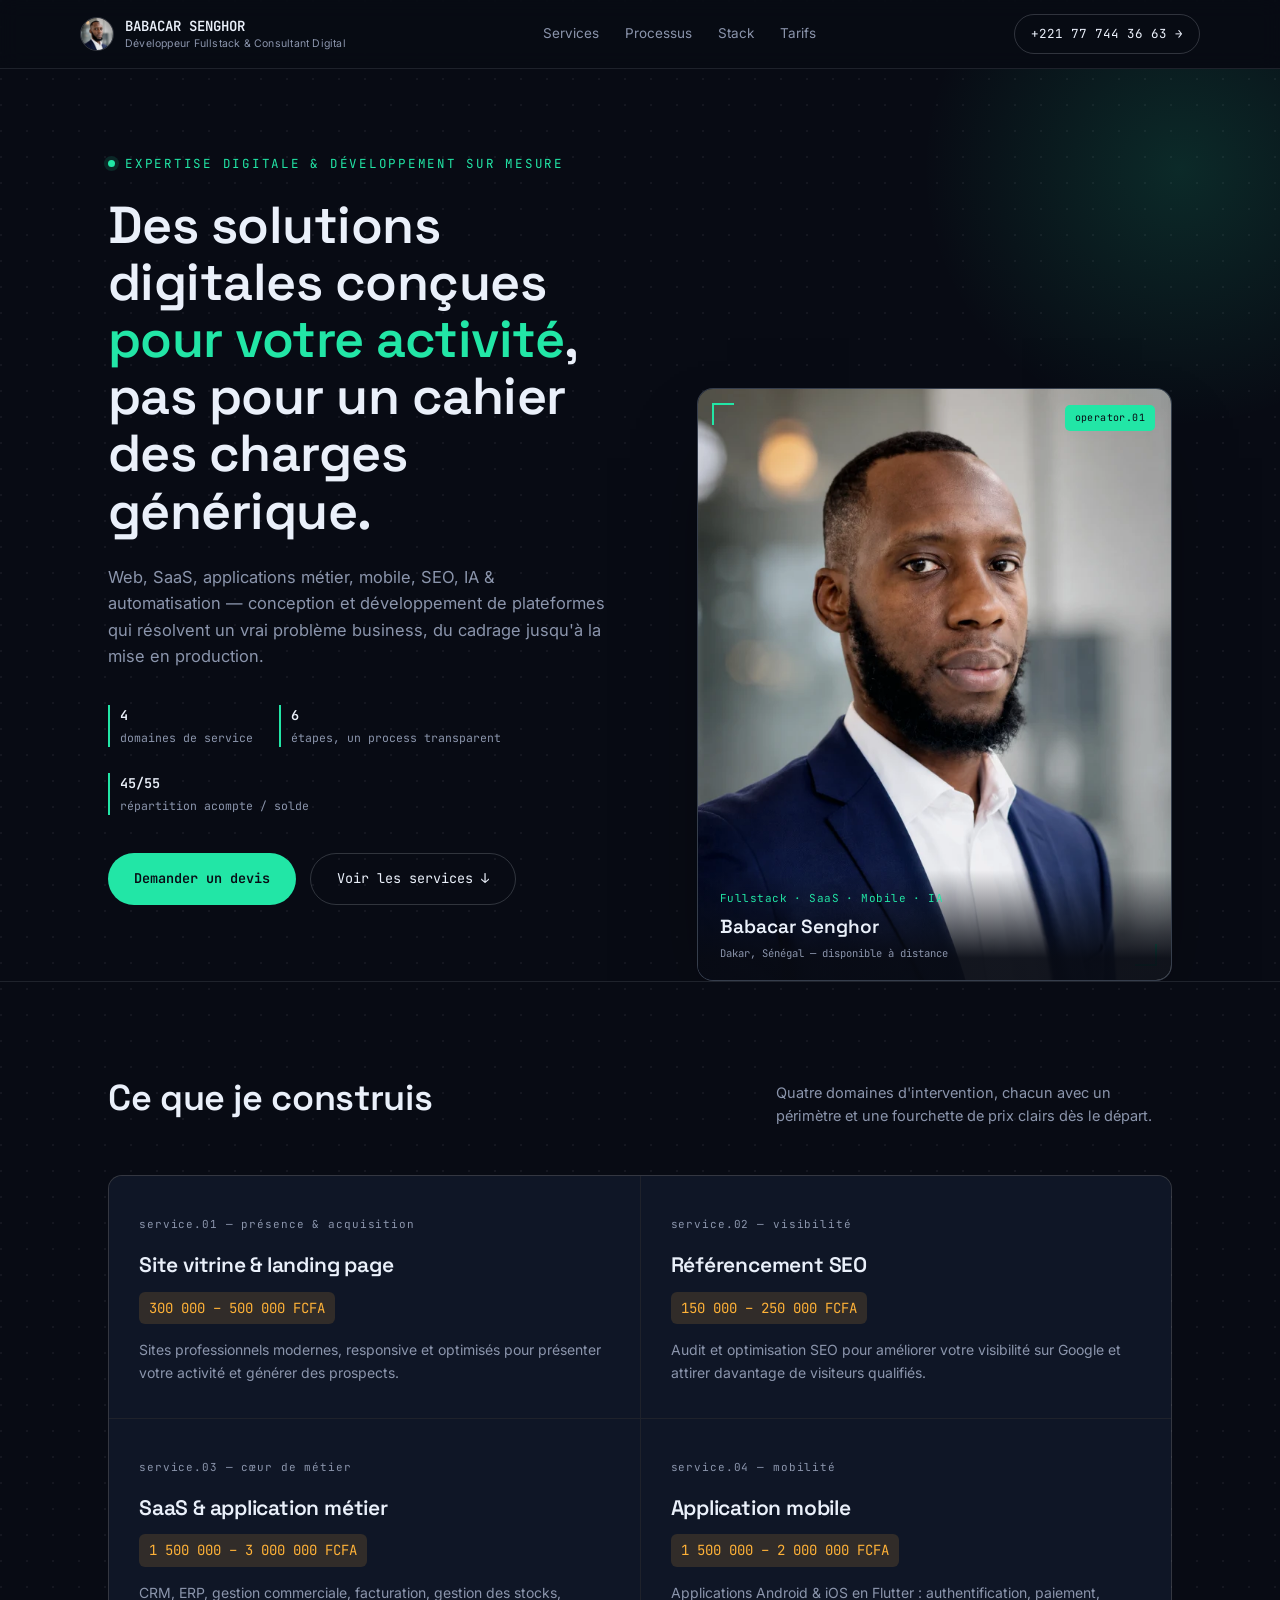
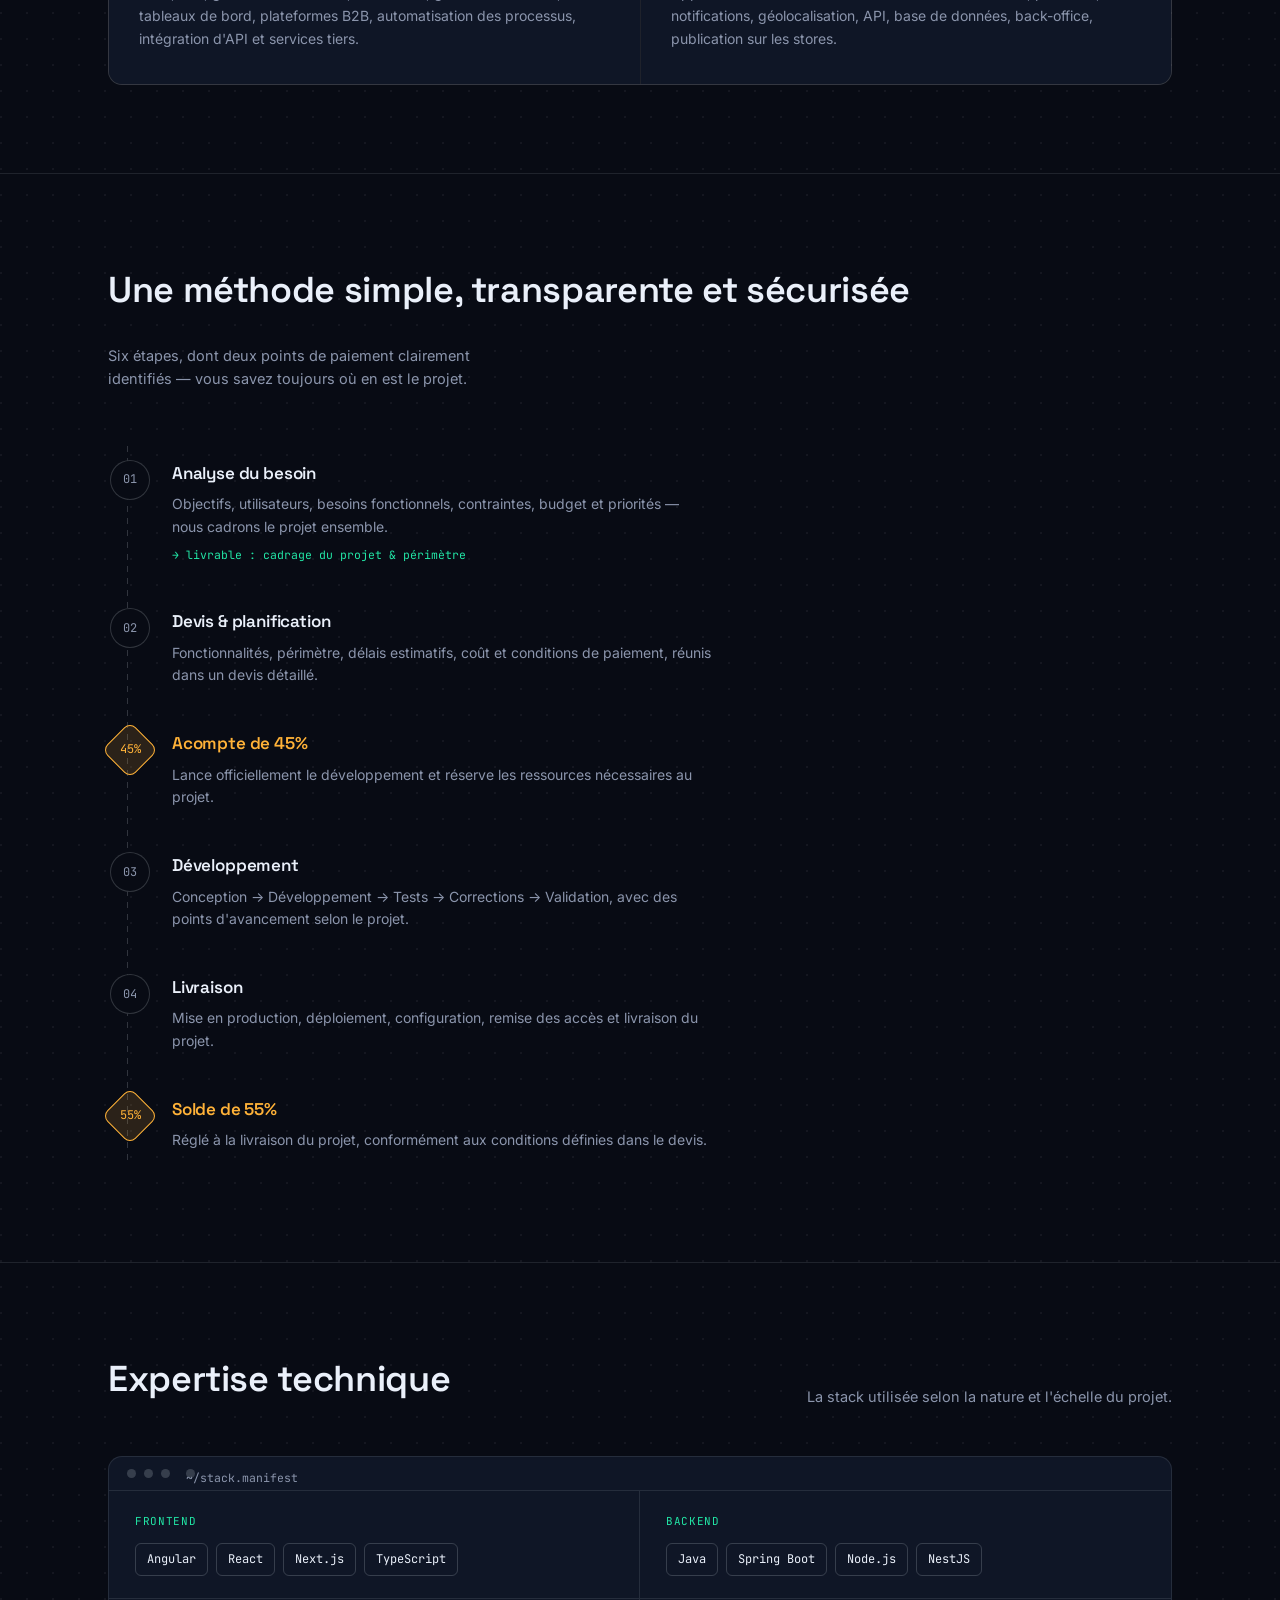
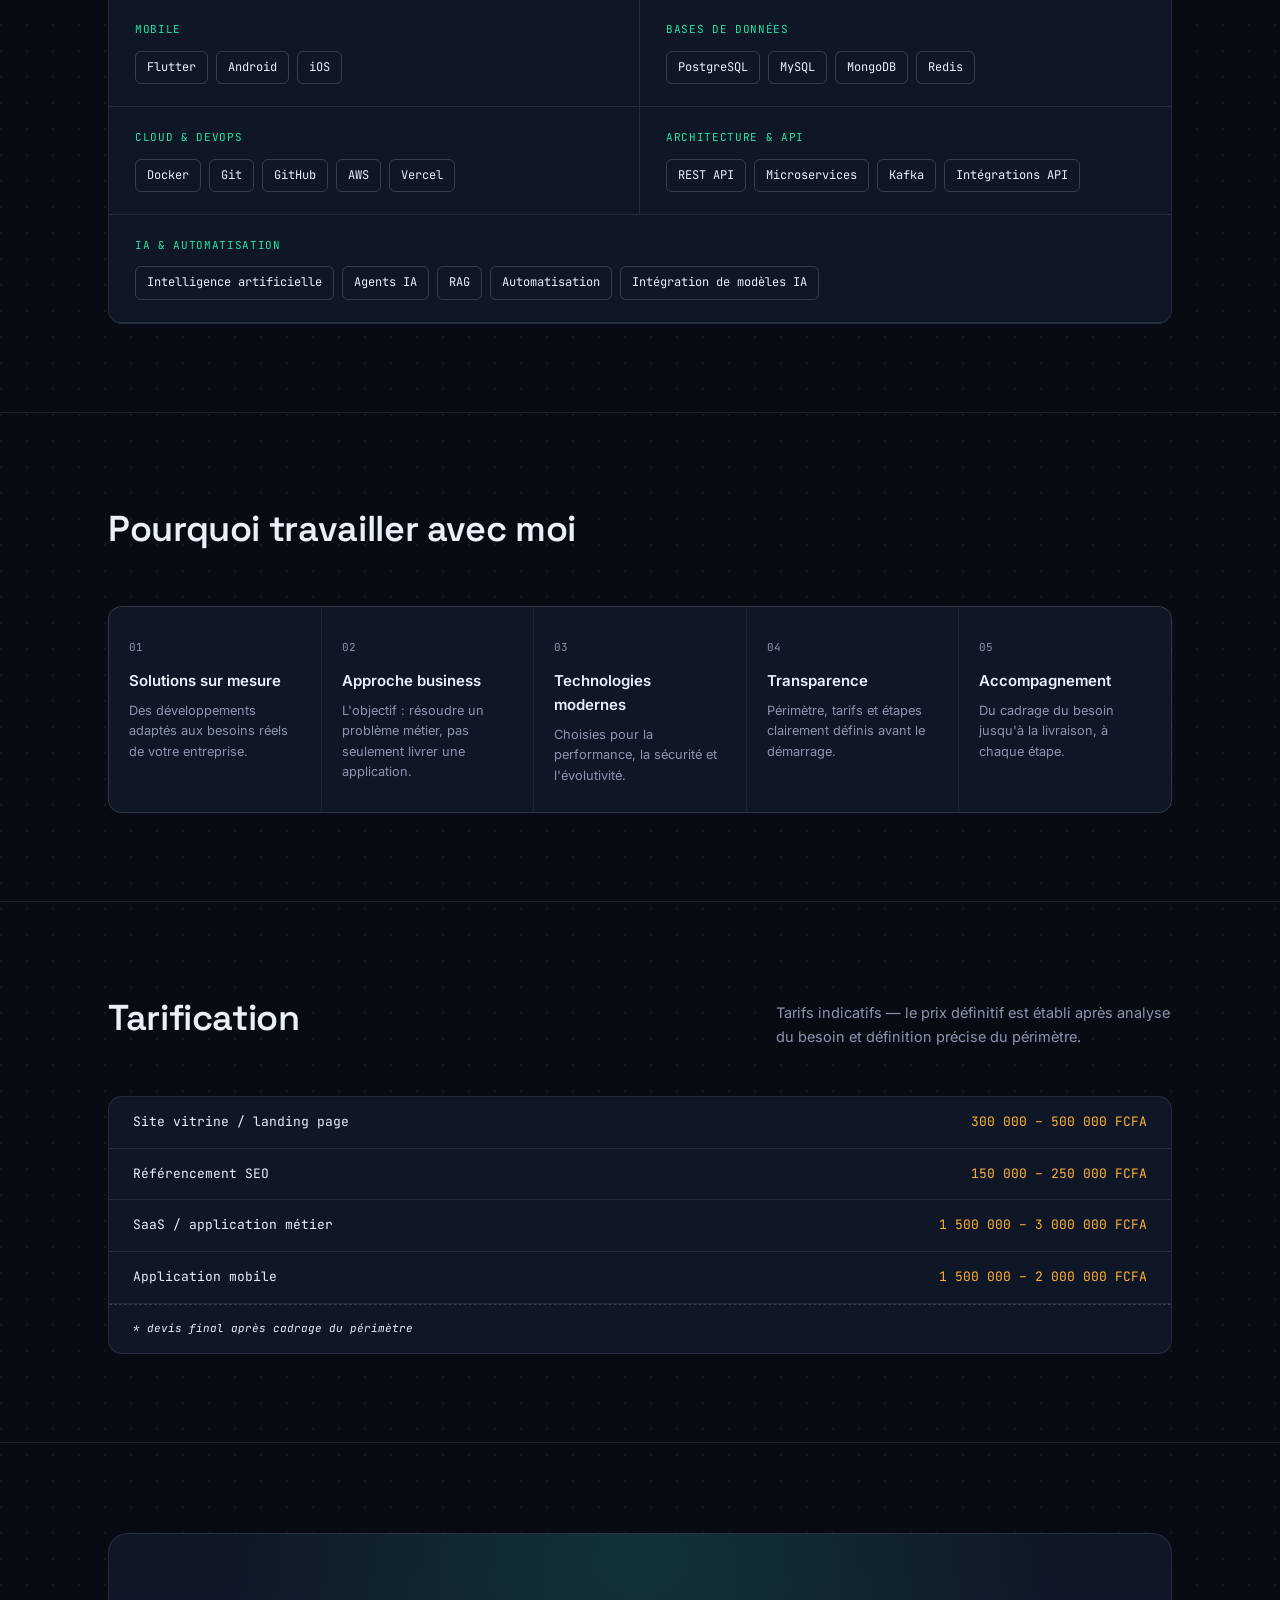
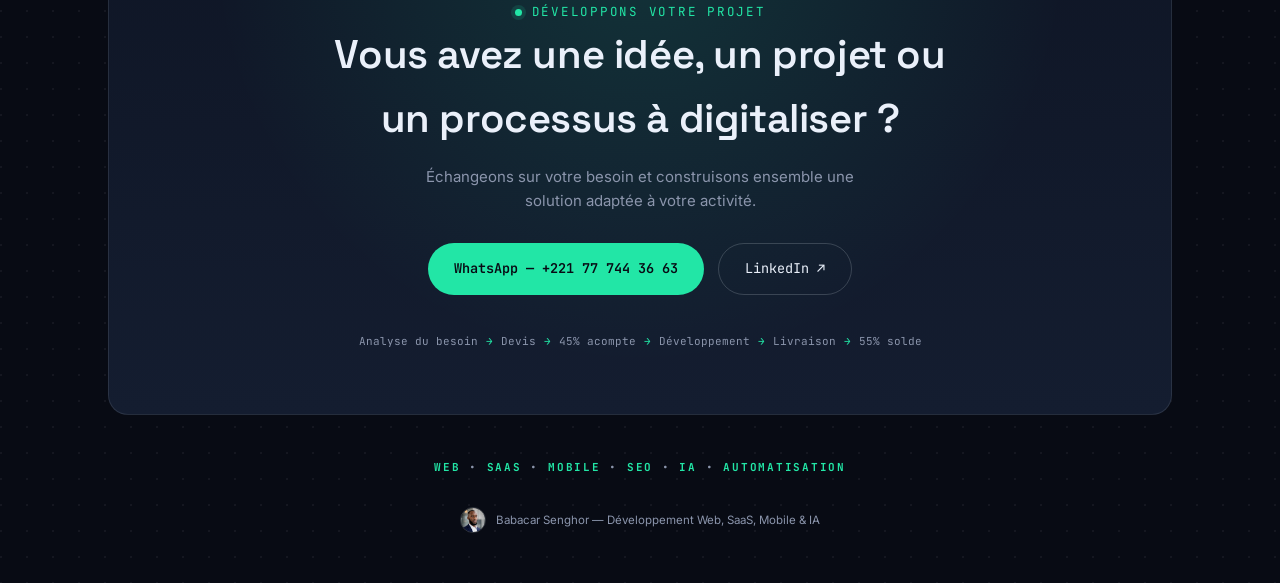
==== index.html @ 23c2537b "Update print statement from 'Hello' to 'Goodbye'fix code" ====
<!DOCTYPE html>
<html lang="fr">
<head>
<meta charset="UTF-8">
<meta name="viewport" content="width=device-width, initial-scale=1.0">
<title>Babacar Senghor — Expertise Digitale & Développement sur mesure</title>
<link rel="preconnect" href="https://fonts.googleapis.com">
<link rel="preconnect" href="https://fonts.gstatic.com" crossorigin>
<link href="https://fonts.googleapis.com/css2?family=Space+Grotesk:wght@400;500;600;700&family=Inter:wght@400;500;600&family=JetBrains+Mono:wght@400;500;600&display=swap" rel="stylesheet">
<style>
  :root{
    --ink:#080b14;
    --panel:#0f1626;
    --panel-alt:#141d30;
    --line:rgba(234,240,250,.10);
    --line-strong:rgba(234,240,250,.18);
    --text:#eaf0fa;
    --muted:#8b95ac;
    --accent:#22e6a6;
    --accent-dim:rgba(34,230,166,.13);
    --amber:#ffb238;
    --amber-dim:rgba(255,178,56,.14);
    --font-display:'Space Grotesk',sans-serif;
    --font-body:'Inter',sans-serif;
    --font-mono:'JetBrains Mono',monospace;
  }

  *{box-sizing:border-box;margin:0;padding:0;}

  html{scroll-behavior:smooth;}

  body{
    background:
      radial-gradient(circle at 1px 1px, rgba(234,240,250,.055) 1px, transparent 1px) 0 0/26px 26px,
      var(--ink);
    color:var(--text);
    font-family:var(--font-body);
    line-height:1.6;
    -webkit-font-smoothing:antialiased;
  }

  a{color:inherit;text-decoration:none;}

  ::selection{background:var(--accent);color:var(--ink);}

  :focus-visible{outline:2px solid var(--accent);outline-offset:3px;}

  .wrap{max-width:1120px;margin:0 auto;padding:0 28px;}

  .eyebrow{
    font-family:var(--font-mono);
    font-size:12.5px;
    letter-spacing:.14em;
    text-transform:uppercase;
    color:var(--accent);
    display:inline-flex;
    align-items:center;
    gap:10px;
  }
  .eyebrow::before{
    content:"";
    width:7px;height:7px;border-radius:50%;
    background:var(--accent);
    box-shadow:0 0 0 4px var(--accent-dim);
  }

  h1,h2,h3{font-family:var(--font-display);letter-spacing:-0.01em;}

  .reveal{opacity:0;transform:translateY(18px);transition:opacity .7s ease,transform .7s ease;}
  .reveal.in{opacity:1;transform:none;}

  @media (prefers-reduced-motion:reduce){
    .reveal{opacity:1;transform:none;transition:none;}
    html{scroll-behavior:auto;}
  }

  /* ---------- HEADER ---------- */
  header{
    position:sticky;top:0;z-index:50;
    background:rgba(8,11,20,.82);
    backdrop-filter:blur(10px);
    border-bottom:1px solid var(--line);
  }
  .nav{
    display:flex;align-items:center;justify-content:space-between;
    padding:14px 0;
  }
  .brand{
    font-family:var(--font-mono);
    font-weight:600;font-size:14px;
    display:flex;align-items:center;gap:11px;
  }
  .brand img{
    width:34px;height:34px;border-radius:50%;object-fit:cover;
    border:1px solid var(--line-strong);
    filter:grayscale(.15);
  }
  .brand span.name{display:flex;flex-direction:column;gap:1px;line-height:1.25;}
  .brand span.name small{font-family:var(--font-body);font-weight:400;color:var(--muted);font-size:10.5px;letter-spacing:.02em;}
  .brand .dot{width:9px;height:9px;background:var(--accent);border-radius:2px;transform:rotate(45deg);}
  .nav-links{display:flex;gap:26px;font-size:13.5px;color:var(--muted);}
  .nav-links a:hover{color:var(--text);}
  .nav-cta{
    font-family:var(--font-mono);font-size:12.5px;
    border:1px solid var(--line-strong);
    padding:9px 16px;border-radius:100px;
    display:flex;align-items:center;gap:8px;
  }
  .nav-cta:hover{border-color:var(--accent);color:var(--accent);}
  @media (max-width:760px){.nav-links{display:none;}}
  @media (max-width:780px){
    .hero-grid{grid-template-columns:1fr;gap:40px;}
    .hero-copy{padding-bottom:0;order:2;}
    .portrait-wrap{order:1;padding-top:8px;max-width:340px;margin:0 auto;}
    .hero{padding:52px 0 0;}
  }

  /* ---------- HERO ---------- */
  .hero{
    padding:80px 0 0;
    border-bottom:1px solid var(--line);
    position:relative;
    overflow:hidden;
  }
  .hero::after{
    content:"";
    position:absolute;top:-160px;right:-160px;
    width:520px;height:520px;border-radius:50%;
    background:radial-gradient(circle, rgba(34,230,166,.14), transparent 70%);
    pointer-events:none;
  }
  .hero-grid{
    display:grid;grid-template-columns:1.05fr .95fr;gap:64px;align-items:center;
    position:relative;
  }
  .hero-copy{padding-bottom:76px;}
  .hero h1{
    font-size:clamp(32px,4.2vw,52px);
    line-height:1.1;
    margin:22px 0 24px;
    font-weight:600;
  }
  .hero h1 em{
    font-style:normal;color:var(--accent);
  }
  .hero p.lead{
    font-size:16.5px;color:var(--muted);max-width:50ch;
  }
  .hero-meta{
    display:flex;gap:26px;margin-top:36px;flex-wrap:wrap;
  }
  .hero-meta .m{
    font-family:var(--font-mono);font-size:11.5px;color:var(--muted);
    border-left:2px solid var(--accent);padding-left:10px;
  }
  .hero-meta .m b{display:block;color:var(--text);font-size:13.5px;font-weight:600;margin-bottom:2px;}
  .hero-cta{margin-top:38px;display:flex;gap:14px;flex-wrap:wrap;}

  /* signature: portrait */
  .portrait-wrap{
    position:relative;
    align-self:stretch;
    display:flex;align-items:flex-end;
    padding-top:40px;
  }
  .portrait-frame{
    position:relative;width:100%;
    border:1px solid var(--line-strong);
    border-radius:16px;
    overflow:hidden;
    background:var(--panel);
    box-shadow:0 40px 80px -30px rgba(0,0,0,.6);
  }
  .portrait-frame img{
    width:100%;height:100%;display:block;
    aspect-ratio:4/5;object-fit:cover;
  }
  .portrait-frame .corner{
    position:absolute;width:22px;height:22px;
    border-color:var(--accent);border-style:solid;border-width:0;
    z-index:2;
  }
  .portrait-frame .corner.tl{top:14px;left:14px;border-top-width:2px;border-left-width:2px;}
  .portrait-frame .corner.br{bottom:14px;right:14px;border-bottom-width:2px;border-right-width:2px;}
  .portrait-frame .tag-float{
    position:absolute;top:16px;right:16px;z-index:2;
    font-family:var(--font-mono);font-size:10px;color:var(--ink);
    background:var(--accent);padding:5px 10px;border-radius:5px;
    letter-spacing:.04em;
  }
  .portrait-frame .caption{
    position:absolute;left:0;right:0;bottom:0;z-index:2;
    padding:20px 22px 18px;
    background:linear-gradient(to top, rgba(8,11,20,.95) 20%, transparent 100%);
  }
  .portrait-frame .caption .role{
    font-family:var(--font-mono);font-size:11px;color:var(--accent);
    letter-spacing:.04em;margin-bottom:4px;
  }
  .portrait-frame .caption .name{
    font-family:var(--font-display);font-size:19px;font-weight:600;
  }
  .portrait-frame .caption .loc{
    font-family:var(--font-mono);font-size:10.5px;color:var(--muted);margin-top:3px;
  }

  /* ---------- SECTION TITLES ---------- */
  section{padding:88px 0;border-bottom:1px solid var(--line);}
  .sec-head{display:flex;justify-content:space-between;align-items:flex-end;gap:24px;margin-bottom:48px;flex-wrap:wrap;}
  .sec-head h2{font-size:clamp(26px,3vw,36px);font-weight:600;}
  .sec-head p{color:var(--muted);max-width:44ch;font-size:14.5px;}

  /* ---------- SERVICES ---------- */
  .services{display:grid;grid-template-columns:repeat(2,1fr);gap:1px;background:var(--line);border:1px solid var(--line);border-radius:14px;overflow:hidden;}
  .svc{background:var(--panel);padding:34px 30px;transition:background .25s ease;}
  .svc:hover{background:var(--panel-alt);}
  .svc .tag{font-family:var(--font-mono);font-size:11px;color:var(--muted);letter-spacing:.08em;}
  .svc h3{font-size:21px;margin:12px 0 10px;font-weight:600;}
  .svc .price{
    font-family:var(--font-mono);font-size:14px;color:var(--amber);
    margin-bottom:14px;display:inline-block;
    background:var(--amber-dim);
    padding:5px 10px;border-radius:6px;
  }
  .svc p.desc{color:var(--muted);font-size:14px;line-height:1.65;}
  @media (max-width:760px){.services{grid-template-columns:1fr;}}

  /* ---------- PROCESS ---------- */
  .pipeline{position:relative;padding-left:2px;}
  .rail{
    position:absolute;left:19px;top:8px;bottom:8px;width:1px;
    background:repeating-linear-gradient(to bottom, var(--line-strong) 0 6px, transparent 6px 12px);
  }
  .step{display:grid;grid-template-columns:40px 1fr;gap:22px;padding:22px 0;position:relative;}
  .step .node{
    width:40px;height:40px;border-radius:50%;
    border:1px solid var(--line-strong);
    display:flex;align-items:center;justify-content:center;
    font-family:var(--font-mono);font-size:12px;color:var(--muted);
    background:var(--ink);z-index:1;
  }
  .step.pay .node{
    border-radius:8px;transform:rotate(45deg);
    border-color:var(--amber);color:var(--amber);
    background:var(--amber-dim);
  }
  .step.pay .node span{transform:rotate(-45deg);display:block;}
  .step-body h3{font-size:17px;font-weight:600;margin-bottom:6px;display:flex;align-items:center;gap:10px;}
  .step.pay .step-body h3{color:var(--amber);}
  .step-body p{color:var(--muted);font-size:14px;max-width:60ch;}
  .step-body .deliv{
    font-family:var(--font-mono);font-size:11.5px;color:var(--accent);
    margin-top:8px;
  }

  /* ---------- STACK ---------- */
  .stack-terminal{
    background:var(--panel);border:1px solid var(--line);border-radius:14px;
    overflow:hidden;
  }
  .term-bar{
    display:flex;align-items:center;gap:8px;
    padding:12px 18px;border-bottom:1px solid var(--line);
  }
  .term-bar span{width:9px;height:9px;border-radius:50%;background:var(--line-strong);}
  .term-bar .title{font-family:var(--font-mono);font-size:11.5px;color:var(--muted);margin-left:8px;}
  .stack-grid{display:grid;grid-template-columns:repeat(2,1fr);gap:0;}
  .stack-cat{padding:22px 26px;border-bottom:1px solid var(--line);}
  .stack-cat:nth-child(odd){border-right:1px solid var(--line);}
  .stack-cat .lbl{font-family:var(--font-mono);font-size:11px;color:var(--accent);letter-spacing:.06em;text-transform:uppercase;margin-bottom:12px;}
  .chips{display:flex;flex-wrap:wrap;gap:8px;}
  .chip{
    font-family:var(--font-mono);font-size:12px;
    padding:6px 11px;border:1px solid var(--line-strong);border-radius:6px;color:var(--text);
  }
  @media (max-width:760px){.stack-grid{grid-template-columns:1fr;}.stack-cat:nth-child(odd){border-right:none;}}

  /* ---------- WHY ---------- */
  .why{display:grid;grid-template-columns:repeat(5,1fr);gap:1px;background:var(--line);border:1px solid var(--line);border-radius:14px;overflow:hidden;}
  .why-item{background:var(--panel);padding:26px 20px;}
  .why-item .n{font-family:var(--font-mono);color:var(--muted);font-size:11px;}
  .why-item h4{font-size:15px;margin:10px 0 8px;font-weight:600;}
  .why-item p{font-size:12.8px;color:var(--muted);}
  @media (max-width:900px){.why{grid-template-columns:repeat(2,1fr);}}
  @media (max-width:520px){.why{grid-template-columns:1fr;}}

  /* ---------- TARIFF RECAP ---------- */
  .invoice{
    font-family:var(--font-mono);font-size:13px;
    border:1px solid var(--line);border-radius:14px;background:var(--panel);
    overflow:hidden;
  }
  .invoice .row{
    display:flex;justify-content:space-between;padding:15px 24px;
    border-bottom:1px solid var(--line);color:var(--muted);
  }
  .invoice .row span:first-child{color:var(--text);}
  .invoice .row .amt{color:var(--amber);}
  .invoice .row.note{font-size:11px;color:var(--muted);border-top:1px dashed var(--line-strong);border-bottom:none;font-style:italic;}

  /* ---------- CTA / FOOTER ---------- */
  footer{padding:90px 0 50px;}
  .cta{
    text-align:center;padding:64px 32px;
    background:linear-gradient(180deg, var(--panel), var(--panel-alt));
    border:1px solid var(--line);border-radius:20px;
    position:relative;overflow:hidden;
  }
  .cta::before{
    content:"";position:absolute;inset:0;
    background:radial-gradient(circle at 50% 0%, rgba(34,230,166,.14), transparent 60%);
  }
  .cta h2{font-size:clamp(26px,4vw,40px);font-weight:600;margin-bottom:14px;position:relative;}
  .cta p{color:var(--muted);max-width:52ch;margin:0 auto 30px;position:relative;font-size:15px;}
  .cta-buttons{display:flex;gap:14px;justify-content:center;flex-wrap:wrap;position:relative;}
  .btn{
    font-family:var(--font-mono);font-size:13.5px;
    padding:14px 26px;border-radius:100px;
    display:inline-flex;align-items:center;gap:9px;
  }
  .btn.primary{background:var(--accent);color:var(--ink);font-weight:600;}
  .btn.primary:hover{background:#5cf0c2;}
  .btn.ghost{border:1px solid var(--line-strong);}
  .btn.ghost:hover{border-color:var(--text);}
  .flow-recap{
    margin-top:38px;font-family:var(--font-mono);font-size:11px;color:var(--muted);
    display:flex;gap:8px;justify-content:center;flex-wrap:wrap;position:relative;
  }
  .flow-recap span.arrow{color:var(--accent);}
  .tags-bottom{
    text-align:center;margin-top:44px;
    font-family:var(--font-mono);font-size:11px;letter-spacing:.16em;color:var(--muted);
  }
  .tags-bottom b{color:var(--accent);}
  .foot-legal{text-align:center;margin-top:30px;font-size:11.5px;color:var(--muted);}
  .foot-sig{display:flex;align-items:center;justify-content:center;gap:10px;}
  .foot-sig img{width:26px;height:26px;border-radius:50%;object-fit:cover;border:1px solid var(--line-strong);}
</style>
</head>
<body>

<header>
  <div class="wrap nav">
    <div class="brand">
      <img src="[data-uri]" alt="Babacar Senghor">
      <span class="name">BABACAR SENGHOR<small>Développeur Fullstack &amp; Consultant Digital</small></span>
    </div>
    <nav class="nav-links">
      <a href="#services">Services</a>
      <a href="#process">Processus</a>
      <a href="#stack">Stack</a>
      <a href="#tarifs">Tarifs</a>
    </nav>
    <a class="nav-cta" href="https://wa.me/221777443663" target="_blank" rel="noopener">+221 77 744 36 63 →</a>
  </div>
</header>

<section class="hero">
  <div class="wrap hero-grid">
    <div class="hero-copy">
      <span class="eyebrow">expertise digitale &amp; développement sur mesure</span>
      <h1>Des solutions digitales conçues <em>pour votre activité</em>, pas pour un cahier des charges générique.</h1>
      <p class="lead">Web, SaaS, applications métier, mobile, SEO, IA &amp; automatisation — conception et développement de plateformes qui résolvent un vrai problème business, du cadrage jusqu'à la mise en production.</p>
      <div class="hero-meta">
        <div class="m"><b>4</b>domaines de service</div>
        <div class="m"><b>6</b>étapes, un process transparent</div>
        <div class="m"><b>45/55</b>répartition acompte / solde</div>
      </div>
      <div class="hero-cta">
        <a class="btn primary" href="https://wa.me/221777443663" target="_blank" rel="noopener">Demander un devis</a>
        <a class="btn ghost" href="#services">Voir les services ↓</a>
      </div>
    </div>
    <div class="portrait-wrap reveal">
      <div class="portrait-frame">
        <span class="corner tl"></span>
        <span class="corner br"></span>
        <span class="tag-float">operator.01</span>
        <img src="[data-uri]" alt="Portrait de Babacar Senghor">
        <div class="caption">
          <div class="role">Fullstack · SaaS · Mobile · IA</div>
          <div class="name">Babacar Senghor</div>
          <div class="loc">Dakar, Sénégal — disponible à distance</div>
        </div>
      </div>
    </div>
  </div>
</section>

<section id="services">
  <div class="wrap">
    <div class="sec-head">
      <h2>Ce que je construis</h2>
      <p>Quatre domaines d'intervention, chacun avec un périmètre et une fourchette de prix clairs dès le départ.</p>
    </div>
    <div class="services">
      <div class="svc">
        <span class="tag">service.01 — présence &amp; acquisition</span>
        <h3>Site vitrine &amp; landing page</h3>
        <span class="price">300 000 – 500 000 FCFA</span>
        <p class="desc">Sites professionnels modernes, responsive et optimisés pour présenter votre activité et générer des prospects.</p>
      </div>
      <div class="svc">
        <span class="tag">service.02 — visibilité</span>
        <h3>Référencement SEO</h3>
        <span class="price">150 000 – 250 000 FCFA</span>
        <p class="desc">Audit et optimisation SEO pour améliorer votre visibilité sur Google et attirer davantage de visiteurs qualifiés.</p>
      </div>
      <div class="svc">
        <span class="tag">service.03 — cœur de métier</span>
        <h3>SaaS &amp; application métier</h3>
        <span class="price">1 500 000 – 3 000 000 FCFA</span>
        <p class="desc">CRM, ERP, gestion commerciale, facturation, gestion des stocks, tableaux de bord, plateformes B2B, automatisation des processus, intégration d'API et services tiers.</p>
      </div>
      <div class="svc">
        <span class="tag">service.04 — mobilité</span>
        <h3>Application mobile</h3>
        <span class="price">1 500 000 – 2 000 000 FCFA</span>
        <p class="desc">Applications Android &amp; iOS en Flutter : authentification, paiement, notifications, géolocalisation, API, base de données, back-office, publication sur les stores.</p>
      </div>
    </div>
  </div>
</section>

<section id="process">
  <div class="wrap">
    <div class="sec-head">
      <h2>Une méthode simple, transparente et sécurisée</h2>
      <p>Six étapes, dont deux points de paiement clairement identifiés — vous savez toujours où en est le projet.</p>
    </div>
    <div class="pipeline">
      <div class="rail"></div>

      <div class="step">
        <div class="node">01</div>
        <div class="step-body">
          <h3>Analyse du besoin</h3>
          <p>Objectifs, utilisateurs, besoins fonctionnels, contraintes, budget et priorités — nous cadrons le projet ensemble.</p>
          <div class="deliv">→ livrable : cadrage du projet &amp; périmètre</div>
        </div>
      </div>

      <div class="step">
        <div class="node">02</div>
        <div class="step-body">
          <h3>Devis &amp; planification</h3>
          <p>Fonctionnalités, périmètre, délais estimatifs, coût et conditions de paiement, réunis dans un devis détaillé.</p>
        </div>
      </div>

      <div class="step pay">
        <div class="node"><span>45%</span></div>
        <div class="step-body">
          <h3>Acompte de 45%</h3>
          <p>Lance officiellement le développement et réserve les ressources nécessaires au projet.</p>
        </div>
      </div>

      <div class="step">
        <div class="node">03</div>
        <div class="step-body">
          <h3>Développement</h3>
          <p>Conception → Développement → Tests → Corrections → Validation, avec des points d'avancement selon le projet.</p>
        </div>
      </div>

      <div class="step">
        <div class="node">04</div>
        <div class="step-body">
          <h3>Livraison</h3>
          <p>Mise en production, déploiement, configuration, remise des accès et livraison du projet.</p>
        </div>
      </div>

      <div class="step pay">
        <div class="node"><span>55%</span></div>
        <div class="step-body">
          <h3>Solde de 55%</h3>
          <p>Réglé à la livraison du projet, conformément aux conditions définies dans le devis.</p>
        </div>
      </div>
    </div>
  </div>
</section>

<section id="stack">
  <div class="wrap">
    <div class="sec-head">
      <h2>Expertise technique</h2>
      <p>La stack utilisée selon la nature et l'échelle du projet.</p>
    </div>
    <div class="stack-terminal">
      <div class="term-bar"><span></span><span></span><span></span><span class="title">~/stack.manifest</span></div>
      <div class="stack-grid">
        <div class="stack-cat">
          <div class="lbl">Frontend</div>
          <div class="chips"><span class="chip">Angular</span><span class="chip">React</span><span class="chip">Next.js</span><span class="chip">TypeScript</span></div>
        </div>
        <div class="stack-cat">
          <div class="lbl">Backend</div>
          <div class="chips"><span class="chip">Java</span><span class="chip">Spring Boot</span><span class="chip">Node.js</span><span class="chip">NestJS</span></div>
        </div>
        <div class="stack-cat">
          <div class="lbl">Mobile</div>
          <div class="chips"><span class="chip">Flutter</span><span class="chip">Android</span><span class="chip">iOS</span></div>
        </div>
        <div class="stack-cat">
          <div class="lbl">Bases de données</div>
          <div class="chips"><span class="chip">PostgreSQL</span><span class="chip">MySQL</span><span class="chip">MongoDB</span><span class="chip">Redis</span></div>
        </div>
        <div class="stack-cat">
          <div class="lbl">Cloud &amp; DevOps</div>
          <div class="chips"><span class="chip">Docker</span><span class="chip">Git</span><span class="chip">GitHub</span><span class="chip">AWS</span><span class="chip">Vercel</span></div>
        </div>
        <div class="stack-cat">
          <div class="lbl">Architecture &amp; API</div>
          <div class="chips"><span class="chip">REST API</span><span class="chip">Microservices</span><span class="chip">Kafka</span><span class="chip">Intégrations API</span></div>
        </div>
      </div>
      <div class="stack-cat" style="border-right:none;">
        <div class="lbl">IA &amp; Automatisation</div>
        <div class="chips"><span class="chip">Intelligence artificielle</span><span class="chip">Agents IA</span><span class="chip">RAG</span><span class="chip">Automatisation</span><span class="chip">Intégration de modèles IA</span></div>
      </div>
    </div>
  </div>
</section>

<section>
  <div class="wrap">
    <div class="sec-head">
      <h2>Pourquoi travailler avec moi</h2>
    </div>
    <div class="why">
      <div class="why-item"><span class="n">01</span><h4>Solutions sur mesure</h4><p>Des développements adaptés aux besoins réels de votre entreprise.</p></div>
      <div class="why-item"><span class="n">02</span><h4>Approche business</h4><p>L'objectif : résoudre un problème métier, pas seulement livrer une application.</p></div>
      <div class="why-item"><span class="n">03</span><h4>Technologies modernes</h4><p>Choisies pour la performance, la sécurité et l'évolutivité.</p></div>
      <div class="why-item"><span class="n">04</span><h4>Transparence</h4><p>Périmètre, tarifs et étapes clairement définis avant le démarrage.</p></div>
      <div class="why-item"><span class="n">05</span><h4>Accompagnement</h4><p>Du cadrage du besoin jusqu'à la livraison, à chaque étape.</p></div>
    </div>
  </div>
</section>

<section id="tarifs">
  <div class="wrap">
    <div class="sec-head">
      <h2>Tarification</h2>
      <p>Tarifs indicatifs — le prix définitif est établi après analyse du besoin et définition précise du périmètre.</p>
    </div>
    <div class="invoice">
      <div class="row"><span>Site vitrine / landing page</span><span class="amt">300 000 – 500 000 FCFA</span></div>
      <div class="row"><span>Référencement SEO</span><span class="amt">150 000 – 250 000 FCFA</span></div>
      <div class="row"><span>SaaS / application métier</span><span class="amt">1 500 000 – 3 000 000 FCFA</span></div>
      <div class="row"><span>Application mobile</span><span class="amt">1 500 000 – 2 000 000 FCFA</span></div>
      <div class="row note"><span>* devis final après cadrage du périmètre</span><span></span></div>
    </div>
  </div>
</section>

<footer>
  <div class="wrap">
    <div class="cta reveal">
      <span class="eyebrow" style="justify-content:center;">développons votre projet</span>
      <h2>Vous avez une idée, un projet ou<br>un processus à digitaliser ?</h2>
      <p>Échangeons sur votre besoin et construisons ensemble une solution adaptée à votre activité.</p>
      <div class="cta-buttons">
        <a class="btn primary" href="https://wa.me/221777443663" target="_blank" rel="noopener">WhatsApp — +221 77 744 36 63</a>
        <a class="btn ghost" href="https://linkedin.com/in/senghor-babacar/" target="_blank" rel="noopener">LinkedIn ↗</a>
      </div>
      <div class="flow-recap">
        <span>Analyse du besoin</span><span class="arrow">→</span>
        <span>Devis</span><span class="arrow">→</span>
        <span>45% acompte</span><span class="arrow">→</span>
        <span>Développement</span><span class="arrow">→</span>
        <span>Livraison</span><span class="arrow">→</span>
        <span>55% solde</span>
      </div>
    </div>
    <div class="tags-bottom"><b>WEB</b> • <b>SAAS</b> • <b>MOBILE</b> • <b>SEO</b> • <b>IA</b> • <b>AUTOMATISATION</b></div>
    <div class="foot-legal foot-sig">
      <img src="[data-uri]" alt="Babacar Senghor">
      <span>Babacar Senghor — Développement Web, SaaS, Mobile &amp; IA</span>
    </div>
  </div>
</footer>

<script>
  const io = new IntersectionObserver((entries)=>{
    entries.forEach(e=>{ if(e.isIntersecting){ e.target.classList.add('in'); io.unobserve(e.target); } });
  },{threshold:0.2});
  document.querySelectorAll('.reveal').forEach(el=>io.observe(el));
</script>

</body>
</html>
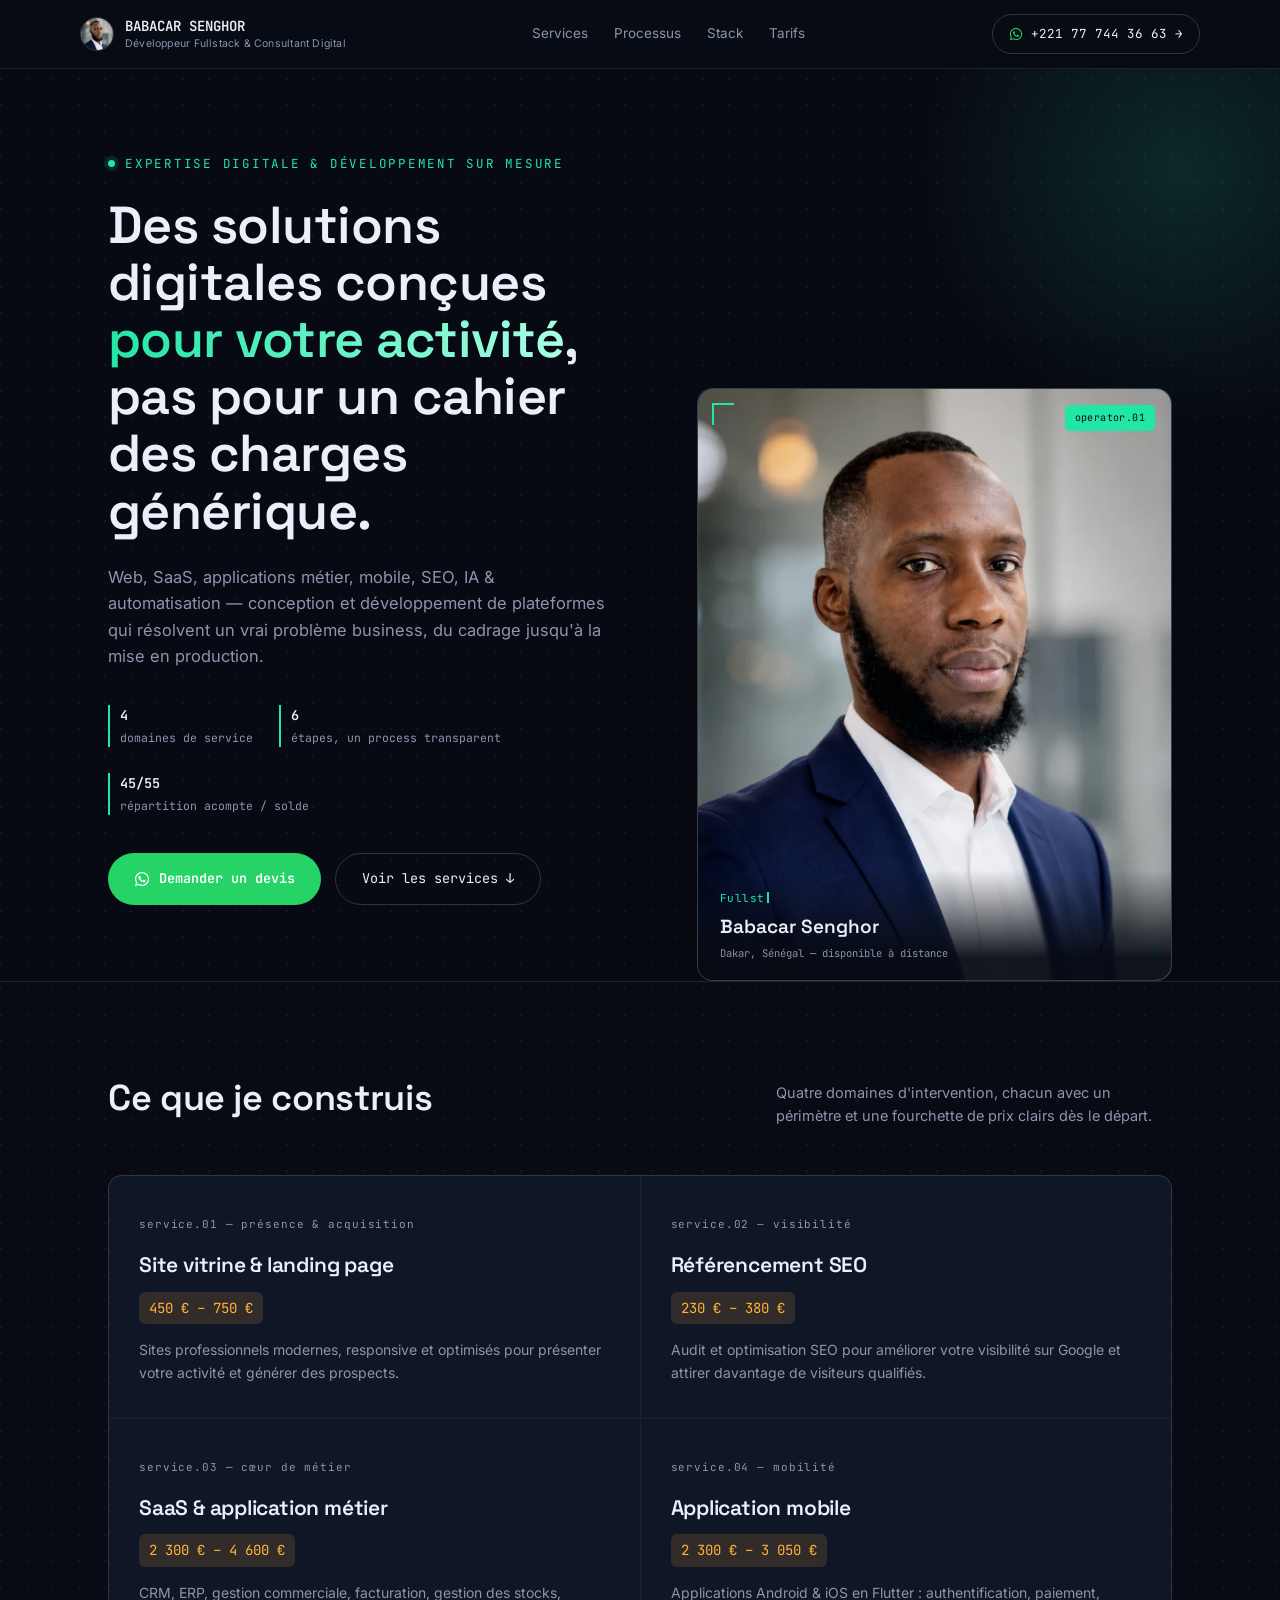
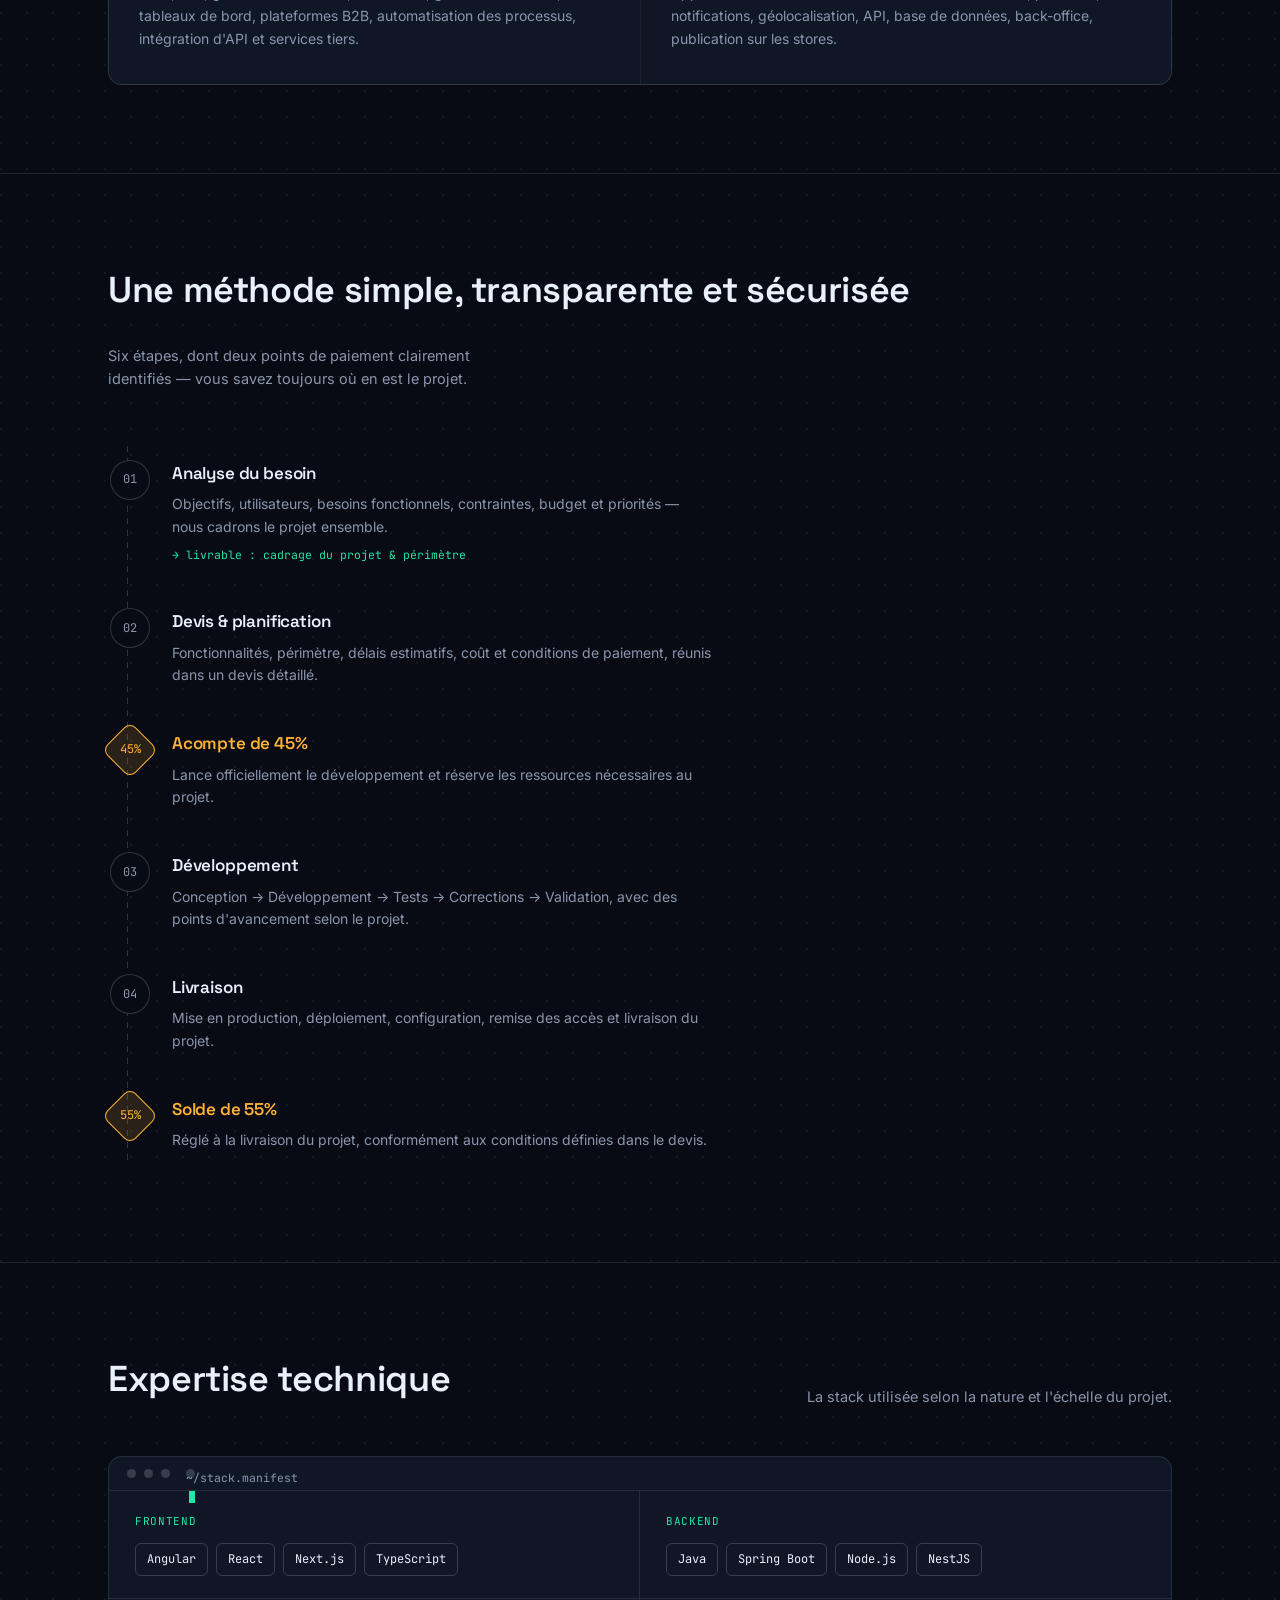
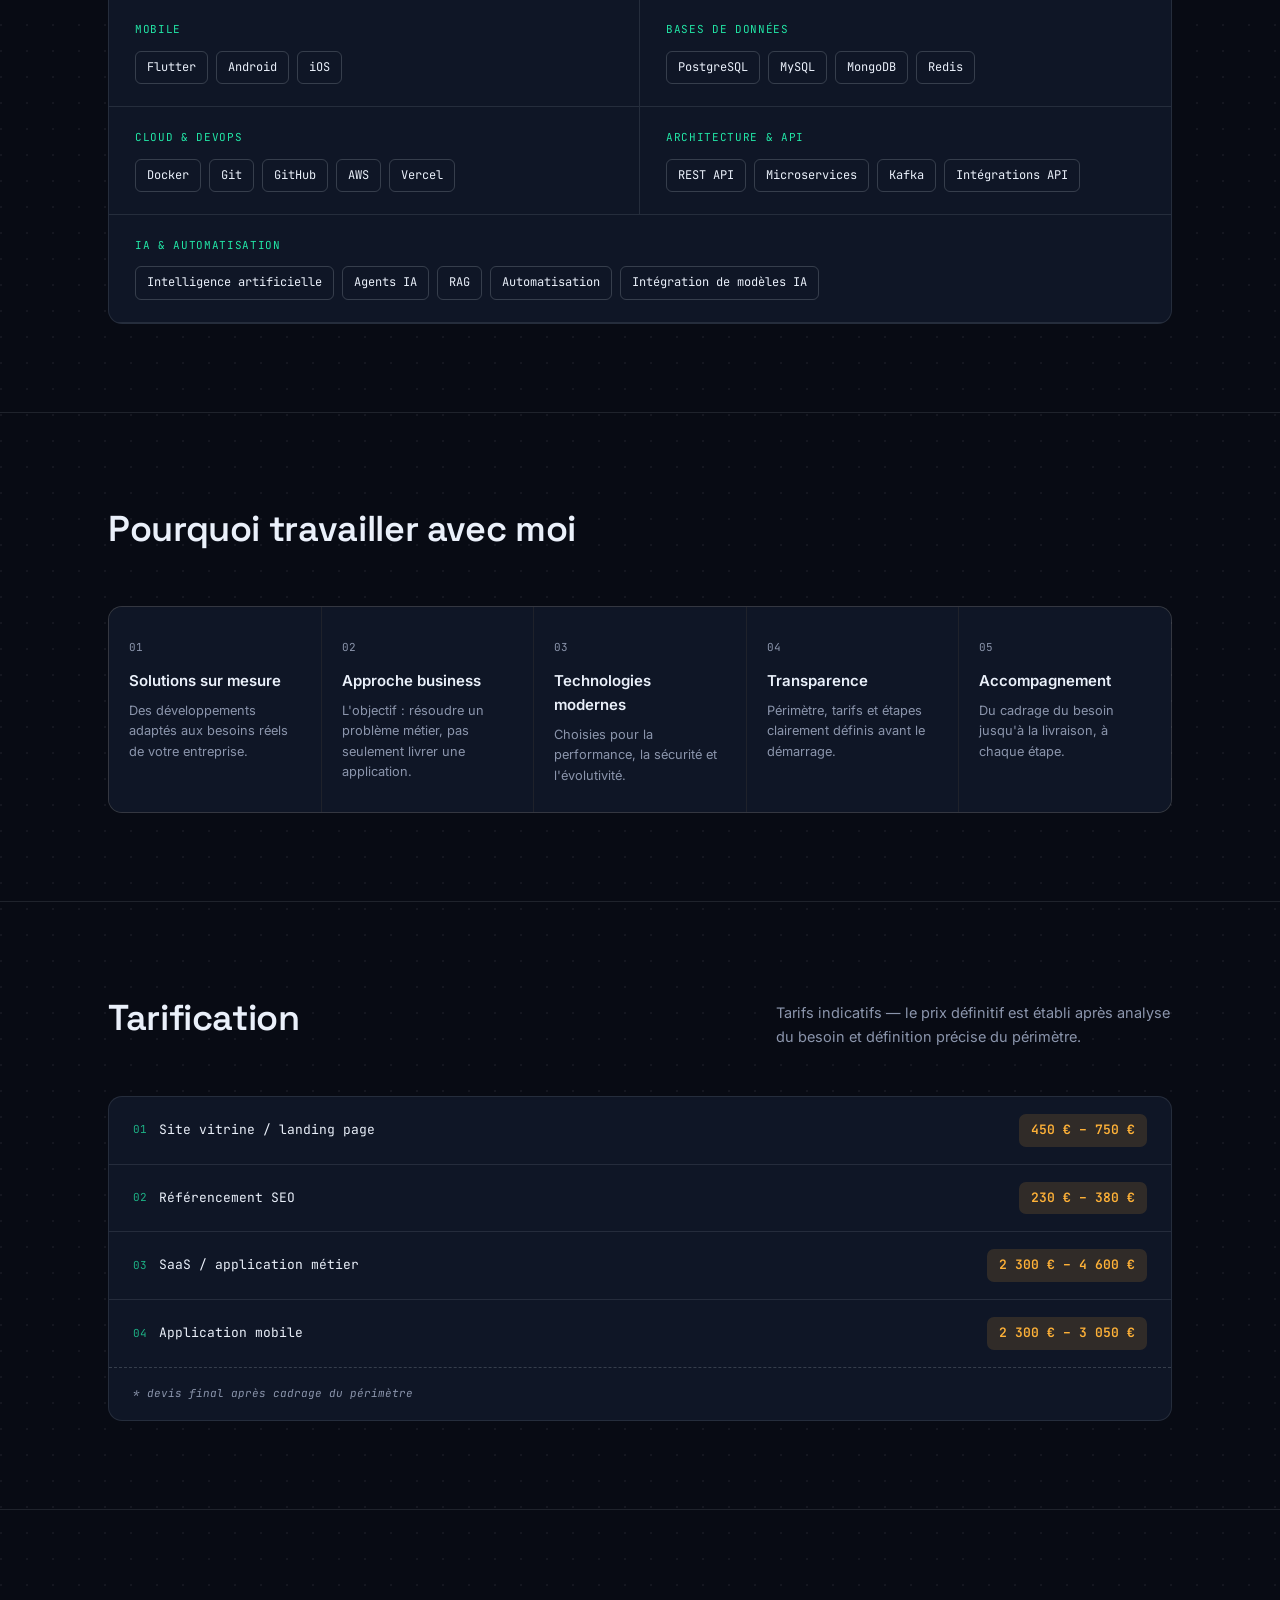
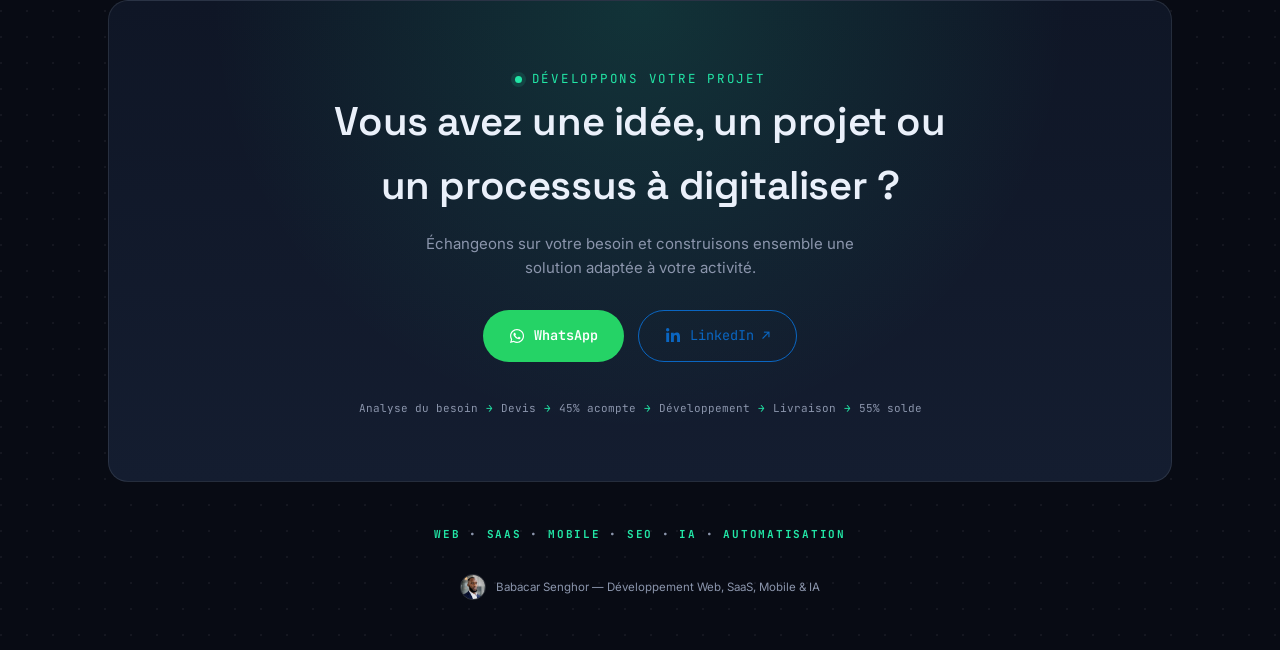
==== commit c38cd090: "dev" ====
--- a/index.html
+++ b/index.html
@@ -20,6 +20,10 @@
     --accent-dim:rgba(34,230,166,.13);
     --amber:#ffb238;
     --amber-dim:rgba(255,178,56,.14);
+    --whatsapp:#25D366;
+    --whatsapp-dark:#1DA851;
+    --linkedin:#0A66C2;
+    --linkedin-dark:#084d94;
     --font-display:'Space Grotesk',sans-serif;
     --font-body:'Inter',sans-serif;
     --font-mono:'JetBrains Mono',monospace;
@@ -62,16 +66,31 @@
     width:7px;height:7px;border-radius:50%;
     background:var(--accent);
     box-shadow:0 0 0 4px var(--accent-dim);
+    animation:pulse-dot 2.4s ease-in-out infinite;
+  }
+  @keyframes pulse-dot{
+    0%,100%{box-shadow:0 0 0 4px var(--accent-dim);}
+    50%{box-shadow:0 0 0 8px transparent;}
   }
 
   h1,h2,h3{font-family:var(--font-display);letter-spacing:-0.01em;}
 
-  .reveal{opacity:0;transform:translateY(18px);transition:opacity .7s ease,transform .7s ease;}
-  .reveal.in{opacity:1;transform:none;}
+  .reveal{
+    opacity:0;
+    transform:translateY(22px) scale(.98);
+    filter:blur(7px);
+    transition:opacity .9s cubic-bezier(.16,.8,.4,1),
+               transform .9s cubic-bezier(.16,.8,.4,1),
+               filter .9s cubic-bezier(.16,.8,.4,1);
+  }
+  .reveal.in{opacity:1;transform:none;filter:blur(0);}
 
   @media (prefers-reduced-motion:reduce){
-    .reveal{opacity:1;transform:none;transition:none;}
+    .reveal{opacity:1;transform:none;filter:none;transition:none;}
     html{scroll-behavior:auto;}
+    .eyebrow::before,.hero h1 em,.term-bar .title::after,.stack-terminal::after,
+    .portrait-frame .corner,.cta::before,.hero-meta .m b,.type-cursor{animation:none !important;}
+    .matrix-canvas{display:none;}
   }
 
   /* ---------- HEADER ---------- */
@@ -83,12 +102,13 @@
   }
   .nav{
     display:flex;align-items:center;justify-content:space-between;
-    padding:14px 0;
+    padding:14px 0;flex-wrap:wrap;row-gap:10px;
   }
   .brand{
     font-family:var(--font-mono);
     font-weight:600;font-size:14px;
     display:flex;align-items:center;gap:11px;
+    min-width:0;
   }
   .brand img{
     width:34px;height:34px;border-radius:50%;object-fit:cover;
@@ -106,14 +126,9 @@
     padding:9px 16px;border-radius:100px;
     display:flex;align-items:center;gap:8px;
   }
-  .nav-cta:hover{border-color:var(--accent);color:var(--accent);}
+  .nav-cta svg{width:14px;height:14px;fill:var(--whatsapp);flex-shrink:0;}
+  .nav-cta:hover{border-color:var(--whatsapp);color:var(--whatsapp);}
   @media (max-width:760px){.nav-links{display:none;}}
-  @media (max-width:780px){
-    .hero-grid{grid-template-columns:1fr;gap:40px;}
-    .hero-copy{padding-bottom:0;order:2;}
-    .portrait-wrap{order:1;padding-top:8px;max-width:340px;margin:0 auto;}
-    .hero{padding:52px 0 0;}
-  }
 
   /* ---------- HERO ---------- */
   .hero{
@@ -131,7 +146,11 @@
   }
   .hero-grid{
     display:grid;grid-template-columns:1.05fr .95fr;gap:64px;align-items:center;
-    position:relative;
+    position:relative;z-index:1;
+  }
+  .matrix-canvas{
+    position:absolute;inset:0;width:100%;height:100%;
+    z-index:0;opacity:.16;pointer-events:none;
   }
   .hero-copy{padding-bottom:76px;}
   .hero h1{
@@ -141,7 +160,15 @@
     font-weight:600;
   }
   .hero h1 em{
-    font-style:normal;color:var(--accent);
+    font-style:normal;
+    background:linear-gradient(90deg, var(--accent) 0%, #a6ffe3 45%, var(--accent) 90%);
+    background-size:220% auto;
+    -webkit-background-clip:text;background-clip:text;
+    -webkit-text-fill-color:transparent;color:var(--accent);
+    animation:shimmer 4.5s linear infinite;
+  }
+  @keyframes shimmer{
+    to{background-position:-220% center;}
   }
   .hero p.lead{
     font-size:16.5px;color:var(--muted);max-width:50ch;
@@ -153,7 +180,7 @@
     font-family:var(--font-mono);font-size:11.5px;color:var(--muted);
     border-left:2px solid var(--accent);padding-left:10px;
   }
-  .hero-meta .m b{display:block;color:var(--text);font-size:13.5px;font-weight:600;margin-bottom:2px;}
+  .hero-meta .m b{display:block;color:var(--text);font-size:13.5px;font-weight:600;margin-bottom:2px;font-variant-numeric:tabular-nums;}
   .hero-cta{margin-top:38px;display:flex;gap:14px;flex-wrap:wrap;}
 
   /* signature: portrait */
@@ -179,9 +206,14 @@
     position:absolute;width:22px;height:22px;
     border-color:var(--accent);border-style:solid;border-width:0;
     z-index:2;
+    animation:corner-glow 2.6s ease-in-out infinite;
   }
   .portrait-frame .corner.tl{top:14px;left:14px;border-top-width:2px;border-left-width:2px;}
-  .portrait-frame .corner.br{bottom:14px;right:14px;border-bottom-width:2px;border-right-width:2px;}
+  .portrait-frame .corner.br{bottom:14px;right:14px;border-bottom-width:2px;border-right-width:2px;animation-delay:1.3s;}
+  @keyframes corner-glow{
+    0%,100%{border-color:var(--accent);filter:none;}
+    50%{border-color:#a6ffe3;filter:drop-shadow(0 0 5px rgba(34,230,166,.65));}
+  }
   .portrait-frame .tag-float{
     position:absolute;top:16px;right:16px;z-index:2;
     font-family:var(--font-mono);font-size:10px;color:var(--ink);
@@ -196,12 +228,44 @@
   .portrait-frame .caption .role{
     font-family:var(--font-mono);font-size:11px;color:var(--accent);
     letter-spacing:.04em;margin-bottom:4px;
+    min-height:14px;
+  }
+  .portrait-frame .caption .role .type-cursor{
+    display:inline-block;width:2px;height:11px;margin-left:2px;
+    background:var(--accent);vertical-align:-1px;
+    animation:blink 1s steps(1) infinite;
   }
   .portrait-frame .caption .name{
     font-family:var(--font-display);font-size:19px;font-weight:600;
   }
   .portrait-frame .caption .loc{
     font-family:var(--font-mono);font-size:10.5px;color:var(--muted);margin-top:3px;
+  }
+
+  /* ---------- RESPONSIVE ---------- */
+  @media (max-width:780px){
+    .hero-grid{grid-template-columns:1fr;gap:40px;}
+    .hero-copy{padding-bottom:0;order:2;}
+    .portrait-wrap{order:1;padding-top:8px;max-width:340px;margin:0 auto;}
+    .hero{padding:52px 0 0;}
+  }
+  @media (max-width:600px){
+    .wrap{padding:0 20px;}
+    section{padding:56px 0;}
+    .brand span.name small{display:none;}
+    .sec-head{align-items:flex-start;margin-bottom:32px;}
+    .svc{padding:26px 22px;}
+    .stack-cat{padding:18px 20px;}
+    .why-item{padding:22px 18px;}
+    .cta{padding:44px 22px;}
+    .invoice .row{padding:13px 18px;font-size:12px;flex-wrap:wrap;gap:4px 0;}
+  }
+  @media (max-width:420px){
+    .wrap{padding:0 16px;}
+    .nav-cta{font-size:11px;padding:8px 12px;}
+    .hero p.lead{font-size:15px;}
+    .hero-meta{gap:16px;}
+    .hero-cta .btn{flex:1 1 auto;justify-content:center;}
   }
 
   /* ---------- SECTION TITLES ---------- */
@@ -212,7 +276,7 @@
 
   /* ---------- SERVICES ---------- */
   .services{display:grid;grid-template-columns:repeat(2,1fr);gap:1px;background:var(--line);border:1px solid var(--line);border-radius:14px;overflow:hidden;}
-  .svc{background:var(--panel);padding:34px 30px;transition:background .25s ease;}
+  .svc{background:var(--panel);padding:34px 30px;transition:background .25s ease, opacity .9s cubic-bezier(.16,.8,.4,1), transform .9s cubic-bezier(.16,.8,.4,1), filter .9s cubic-bezier(.16,.8,.4,1);}
   .svc:hover{background:var(--panel-alt);}
   .svc .tag{font-family:var(--font-mono);font-size:11px;color:var(--muted);letter-spacing:.08em;}
   .svc h3{font-size:21px;margin:12px 0 10px;font-weight:600;}
@@ -256,14 +320,30 @@
   /* ---------- STACK ---------- */
   .stack-terminal{
     background:var(--panel);border:1px solid var(--line);border-radius:14px;
-    overflow:hidden;
+    overflow:hidden;position:relative;
+  }
+  .stack-terminal::after{
+    content:"";position:absolute;left:0;right:0;top:-45%;height:45%;
+    background:linear-gradient(to bottom, transparent, rgba(34,230,166,.06), transparent);
+    animation:scan 7s linear infinite;pointer-events:none;
+  }
+  @keyframes scan{
+    0%{top:-45%;}
+    100%{top:100%;}
   }
   .term-bar{
     display:flex;align-items:center;gap:8px;
     padding:12px 18px;border-bottom:1px solid var(--line);
+    position:relative;z-index:1;
   }
   .term-bar span{width:9px;height:9px;border-radius:50%;background:var(--line-strong);}
   .term-bar .title{font-family:var(--font-mono);font-size:11.5px;color:var(--muted);margin-left:8px;}
+  .term-bar .title::after{
+    content:"";display:inline-block;width:6px;height:12px;margin-left:3px;
+    background:var(--accent);vertical-align:-2px;
+    animation:blink 1.1s steps(1) infinite;
+  }
+  @keyframes blink{50%{opacity:0;}}
   .stack-grid{display:grid;grid-template-columns:repeat(2,1fr);gap:0;}
   .stack-cat{padding:22px 26px;border-bottom:1px solid var(--line);}
   .stack-cat:nth-child(odd){border-right:1px solid var(--line);}
@@ -291,11 +371,19 @@
     overflow:hidden;
   }
   .invoice .row{
-    display:flex;justify-content:space-between;padding:15px 24px;
+    display:flex;align-items:center;justify-content:space-between;gap:16px;
+    padding:17px 24px;
     border-bottom:1px solid var(--line);color:var(--muted);
-  }
-  .invoice .row span:first-child{color:var(--text);}
-  .invoice .row .amt{color:var(--amber);}
+    transition:background .2s ease;
+  }
+  .invoice .row:not(.note):hover{background:var(--panel-alt);}
+  .invoice .row:nth-last-child(2){border-bottom:none;}
+  .invoice .row .label{display:flex;align-items:center;gap:12px;color:var(--text);}
+  .invoice .row .idx{color:var(--accent);font-size:11px;opacity:.75;font-weight:400;}
+  .invoice .row .amt{
+    color:var(--amber);background:var(--amber-dim);
+    padding:6px 12px;border-radius:7px;font-weight:600;white-space:nowrap;
+  }
   .invoice .row.note{font-size:11px;color:var(--muted);border-top:1px dashed var(--line-strong);border-bottom:none;font-style:italic;}
 
   /* ---------- CTA / FOOTER ---------- */
@@ -309,6 +397,11 @@
   .cta::before{
     content:"";position:absolute;inset:0;
     background:radial-gradient(circle at 50% 0%, rgba(34,230,166,.14), transparent 60%);
+    animation:cta-pulse 5s ease-in-out infinite;
+  }
+  @keyframes cta-pulse{
+    0%,100%{opacity:.7;}
+    50%{opacity:1;}
   }
   .cta h2{font-size:clamp(26px,4vw,40px);font-weight:600;margin-bottom:14px;position:relative;}
   .cta p{color:var(--muted);max-width:52ch;margin:0 auto 30px;position:relative;font-size:15px;}
@@ -322,6 +415,14 @@
   .btn.primary:hover{background:#5cf0c2;}
   .btn.ghost{border:1px solid var(--line-strong);}
   .btn.ghost:hover{border-color:var(--text);}
+  .btn svg{width:16px;height:16px;flex-shrink:0;}
+  .btn.primary.whatsapp{background:var(--whatsapp);color:#fff;}
+  .btn.primary.whatsapp:hover{background:var(--whatsapp-dark);}
+  .btn.primary.whatsapp svg{fill:#fff;}
+  .btn.ghost.linkedin{border-color:var(--linkedin);color:var(--linkedin);}
+  .btn.ghost.linkedin svg{fill:var(--linkedin);}
+  .btn.ghost.linkedin:hover{background:var(--linkedin);color:#fff;border-color:var(--linkedin);}
+  .btn.ghost.linkedin:hover svg{fill:#fff;}
   .flow-recap{
     margin-top:38px;font-family:var(--font-mono);font-size:11px;color:var(--muted);
     display:flex;gap:8px;justify-content:center;flex-wrap:wrap;position:relative;
@@ -351,23 +452,24 @@
       <a href="#stack">Stack</a>
       <a href="#tarifs">Tarifs</a>
     </nav>
-    <a class="nav-cta" href="https://wa.me/221777443663" target="_blank" rel="noopener">+221 77 744 36 63 →</a>
+    <a class="nav-cta" href="https://wa.me/221777443663" target="_blank" rel="noopener"><svg viewBox="0 0 448 512" aria-hidden="true"><path d="M380.9 97.1C339 55.1 283.2 32 223.9 32c-122.4 0-222 99.6-222 222 0 39.1 10.2 77.3 29.6 111L0 480l117.7-30.9c32.4 17.7 68.9 27 106.1 27h.1c122.3 0 224.1-99.6 224.1-222 0-59.3-25.2-115-67.1-157zm-157 341.6c-33.2 0-65.7-8.9-94-25.7l-6.7-4-69.8 18.3L72 359.2l-4.4-7c-18.5-29.4-28.2-63.3-28.2-98.2 0-101.7 82.8-184.5 184.6-184.5 49.3 0 95.6 19.2 130.4 54.1 34.8 34.9 56.2 81.2 56.1 130.5 0 101.8-84.9 184.6-186.6 184.6zm101.2-138.2c-5.5-2.8-32.8-16.2-37.9-18-5.1-1.9-8.8-2.8-12.5 2.8-3.7 5.6-14.3 18-17.6 21.8-3.2 3.7-6.5 4.2-12 1.4-32.6-16.3-54-29.1-75.5-66-5.7-9.8 5.7-9.1 16.3-30.3 1.8-3.7.9-6.9-.5-9.7-1.4-2.8-12.5-30.1-17.1-41.2-4.5-10.8-9.1-9.3-12.5-9.5-3.2-.2-6.9-.2-10.6-.2-3.7 0-9.7 1.4-14.8 6.9-5.1 5.6-19.4 19-19.4 46.3 0 27.3 19.9 53.7 22.6 57.4 2.8 3.7 39.1 59.7 94.8 83.8 35.2 15.2 49 16.5 66.6 13.9 10.7-1.6 32.8-13.4 37.4-26.4 4.6-13 4.6-24.1 3.2-26.4-1.3-2.5-5-3.9-10.5-6.6z"/></svg>+221 77 744 36 63 →</a>
   </div>
 </header>
 
 <section class="hero">
+  <canvas class="matrix-canvas" aria-hidden="true"></canvas>
   <div class="wrap hero-grid">
     <div class="hero-copy">
-      <span class="eyebrow">expertise digitale &amp; développement sur mesure</span>
-      <h1>Des solutions digitales conçues <em>pour votre activité</em>, pas pour un cahier des charges générique.</h1>
-      <p class="lead">Web, SaaS, applications métier, mobile, SEO, IA &amp; automatisation — conception et développement de plateformes qui résolvent un vrai problème business, du cadrage jusqu'à la mise en production.</p>
-      <div class="hero-meta">
-        <div class="m"><b>4</b>domaines de service</div>
-        <div class="m"><b>6</b>étapes, un process transparent</div>
+      <span class="eyebrow reveal">expertise digitale &amp; développement sur mesure</span>
+      <h1 class="reveal">Des solutions digitales conçues <em>pour votre activité</em>, pas pour un cahier des charges générique.</h1>
+      <p class="lead reveal">Web, SaaS, applications métier, mobile, SEO, IA &amp; automatisation — conception et développement de plateformes qui résolvent un vrai problème business, du cadrage jusqu'à la mise en production.</p>
+      <div class="hero-meta reveal">
+        <div class="m"><b data-count="4">0</b>domaines de service</div>
+        <div class="m"><b data-count="6">0</b>étapes, un process transparent</div>
         <div class="m"><b>45/55</b>répartition acompte / solde</div>
       </div>
-      <div class="hero-cta">
-        <a class="btn primary" href="https://wa.me/221777443663" target="_blank" rel="noopener">Demander un devis</a>
+      <div class="hero-cta reveal">
+        <a class="btn primary whatsapp" href="https://wa.me/221777443663" target="_blank" rel="noopener"><svg viewBox="0 0 448 512" aria-hidden="true"><path d="M380.9 97.1C339 55.1 283.2 32 223.9 32c-122.4 0-222 99.6-222 222 0 39.1 10.2 77.3 29.6 111L0 480l117.7-30.9c32.4 17.7 68.9 27 106.1 27h.1c122.3 0 224.1-99.6 224.1-222 0-59.3-25.2-115-67.1-157zm-157 341.6c-33.2 0-65.7-8.9-94-25.7l-6.7-4-69.8 18.3L72 359.2l-4.4-7c-18.5-29.4-28.2-63.3-28.2-98.2 0-101.7 82.8-184.5 184.6-184.5 49.3 0 95.6 19.2 130.4 54.1 34.8 34.9 56.2 81.2 56.1 130.5 0 101.8-84.9 184.6-186.6 184.6zm101.2-138.2c-5.5-2.8-32.8-16.2-37.9-18-5.1-1.9-8.8-2.8-12.5 2.8-3.7 5.6-14.3 18-17.6 21.8-3.2 3.7-6.5 4.2-12 1.4-32.6-16.3-54-29.1-75.5-66-5.7-9.8 5.7-9.1 16.3-30.3 1.8-3.7.9-6.9-.5-9.7-1.4-2.8-12.5-30.1-17.1-41.2-4.5-10.8-9.1-9.3-12.5-9.5-3.2-.2-6.9-.2-10.6-.2-3.7 0-9.7 1.4-14.8 6.9-5.1 5.6-19.4 19-19.4 46.3 0 27.3 19.9 53.7 22.6 57.4 2.8 3.7 39.1 59.7 94.8 83.8 35.2 15.2 49 16.5 66.6 13.9 10.7-1.6 32.8-13.4 37.4-26.4 4.6-13 4.6-24.1 3.2-26.4-1.3-2.5-5-3.9-10.5-6.6z"/></svg>Demander un devis</a>
         <a class="btn ghost" href="#services">Voir les services ↓</a>
       </div>
     </div>
@@ -378,7 +480,7 @@
         <span class="tag-float">operator.01</span>
         <img src="[data-uri]" alt="Portrait de Babacar Senghor">
         <div class="caption">
-          <div class="role">Fullstack · SaaS · Mobile · IA</div>
+          <div class="role"><span class="type-target">Fullstack · SaaS · Mobile · IA</span><span class="type-cursor" aria-hidden="true"></span></div>
           <div class="name">Babacar Senghor</div>
           <div class="loc">Dakar, Sénégal — disponible à distance</div>
         </div>
@@ -397,25 +499,25 @@
       <div class="svc">
         <span class="tag">service.01 — présence &amp; acquisition</span>
         <h3>Site vitrine &amp; landing page</h3>
-        <span class="price">300 000 – 500 000 FCFA</span>
+        <span class="price">450 € – 750 €</span>
         <p class="desc">Sites professionnels modernes, responsive et optimisés pour présenter votre activité et générer des prospects.</p>
       </div>
       <div class="svc">
         <span class="tag">service.02 — visibilité</span>
         <h3>Référencement SEO</h3>
-        <span class="price">150 000 – 250 000 FCFA</span>
+        <span class="price">230 € – 380 €</span>
         <p class="desc">Audit et optimisation SEO pour améliorer votre visibilité sur Google et attirer davantage de visiteurs qualifiés.</p>
       </div>
       <div class="svc">
         <span class="tag">service.03 — cœur de métier</span>
         <h3>SaaS &amp; application métier</h3>
-        <span class="price">1 500 000 – 3 000 000 FCFA</span>
+        <span class="price">2 300 € – 4 600 €</span>
         <p class="desc">CRM, ERP, gestion commerciale, facturation, gestion des stocks, tableaux de bord, plateformes B2B, automatisation des processus, intégration d'API et services tiers.</p>
       </div>
       <div class="svc">
         <span class="tag">service.04 — mobilité</span>
         <h3>Application mobile</h3>
-        <span class="price">1 500 000 – 2 000 000 FCFA</span>
+        <span class="price">2 300 € – 3 050 €</span>
         <p class="desc">Applications Android &amp; iOS en Flutter : authentification, paiement, notifications, géolocalisation, API, base de données, back-office, publication sur les stores.</p>
       </div>
     </div>
@@ -547,10 +649,10 @@
       <p>Tarifs indicatifs — le prix définitif est établi après analyse du besoin et définition précise du périmètre.</p>
     </div>
     <div class="invoice">
-      <div class="row"><span>Site vitrine / landing page</span><span class="amt">300 000 – 500 000 FCFA</span></div>
-      <div class="row"><span>Référencement SEO</span><span class="amt">150 000 – 250 000 FCFA</span></div>
-      <div class="row"><span>SaaS / application métier</span><span class="amt">1 500 000 – 3 000 000 FCFA</span></div>
-      <div class="row"><span>Application mobile</span><span class="amt">1 500 000 – 2 000 000 FCFA</span></div>
+      <div class="row"><span class="label"><b class="idx">01</b>Site vitrine / landing page</span><span class="amt">450 € – 750 €</span></div>
+      <div class="row"><span class="label"><b class="idx">02</b>Référencement SEO</span><span class="amt">230 € – 380 €</span></div>
+      <div class="row"><span class="label"><b class="idx">03</b>SaaS / application métier</span><span class="amt">2 300 € – 4 600 €</span></div>
+      <div class="row"><span class="label"><b class="idx">04</b>Application mobile</span><span class="amt">2 300 € – 3 050 €</span></div>
       <div class="row note"><span>* devis final après cadrage du périmètre</span><span></span></div>
     </div>
   </div>
@@ -563,8 +665,8 @@
       <h2>Vous avez une idée, un projet ou<br>un processus à digitaliser ?</h2>
       <p>Échangeons sur votre besoin et construisons ensemble une solution adaptée à votre activité.</p>
       <div class="cta-buttons">
-        <a class="btn primary" href="https://wa.me/221777443663" target="_blank" rel="noopener">WhatsApp — +221 77 744 36 63</a>
-        <a class="btn ghost" href="https://linkedin.com/in/senghor-babacar/" target="_blank" rel="noopener">LinkedIn ↗</a>
+        <a class="btn primary whatsapp" href="https://wa.me/221777443663" target="_blank" rel="noopener"><svg viewBox="0 0 448 512" aria-hidden="true"><path d="M380.9 97.1C339 55.1 283.2 32 223.9 32c-122.4 0-222 99.6-222 222 0 39.1 10.2 77.3 29.6 111L0 480l117.7-30.9c32.4 17.7 68.9 27 106.1 27h.1c122.3 0 224.1-99.6 224.1-222 0-59.3-25.2-115-67.1-157zm-157 341.6c-33.2 0-65.7-8.9-94-25.7l-6.7-4-69.8 18.3L72 359.2l-4.4-7c-18.5-29.4-28.2-63.3-28.2-98.2 0-101.7 82.8-184.5 184.6-184.5 49.3 0 95.6 19.2 130.4 54.1 34.8 34.9 56.2 81.2 56.1 130.5 0 101.8-84.9 184.6-186.6 184.6zm101.2-138.2c-5.5-2.8-32.8-16.2-37.9-18-5.1-1.9-8.8-2.8-12.5 2.8-3.7 5.6-14.3 18-17.6 21.8-3.2 3.7-6.5 4.2-12 1.4-32.6-16.3-54-29.1-75.5-66-5.7-9.8 5.7-9.1 16.3-30.3 1.8-3.7.9-6.9-.5-9.7-1.4-2.8-12.5-30.1-17.1-41.2-4.5-10.8-9.1-9.3-12.5-9.5-3.2-.2-6.9-.2-10.6-.2-3.7 0-9.7 1.4-14.8 6.9-5.1 5.6-19.4 19-19.4 46.3 0 27.3 19.9 53.7 22.6 57.4 2.8 3.7 39.1 59.7 94.8 83.8 35.2 15.2 49 16.5 66.6 13.9 10.7-1.6 32.8-13.4 37.4-26.4 4.6-13 4.6-24.1 3.2-26.4-1.3-2.5-5-3.9-10.5-6.6z"/></svg>WhatsApp</a>
+        <a class="btn ghost linkedin" href="https://linkedin.com/in/senghor-babacar/" target="_blank" rel="noopener"><svg viewBox="0 0 448 512" aria-hidden="true"><path d="M100.28 448H7.4V148.9h92.88zM53.79 108.1C24.09 108.1 0 83.5 0 53.8a53.79 53.79 0 01107.58 0c0 29.7-24.1 54.3-53.79 54.3zM447.9 448h-92.68V302.4c0-34.7-.7-79.2-48.29-79.2-48.29 0-55.69 37.7-55.69 76.7V448h-92.78V148.9h89.08v40.8h1.3c12.4-23.5 42.69-48.3 87.88-48.3 94 0 111.28 61.9 111.28 142.3V448z"/></svg>LinkedIn ↗</a>
       </div>
       <div class="flow-recap">
         <span>Analyse du besoin</span><span class="arrow">→</span>
@@ -584,10 +686,123 @@
 </footer>
 
 <script>
+  const reduceMotion = window.matchMedia('(prefers-reduced-motion: reduce)').matches;
+
+  // typewriter effect on the portrait role caption
+  const roleTarget = document.querySelector('.role .type-target');
+  if(roleTarget){
+    const words = roleTarget.textContent.split('·').map(w=>w.trim());
+    if(reduceMotion){
+      roleTarget.textContent = words.join(' · ');
+    } else {
+      roleTarget.textContent = '';
+      let wordIndex = 0, charIndex = 0, deleting = false;
+      (function tick(){
+        const word = words[wordIndex];
+        if(!deleting){
+          charIndex++;
+          roleTarget.textContent = word.slice(0, charIndex);
+          if(charIndex === word.length){
+            deleting = true;
+            setTimeout(tick, 1400);
+            return;
+          }
+          setTimeout(tick, 65 + Math.random()*50);
+        } else {
+          charIndex--;
+          roleTarget.textContent = word.slice(0, charIndex);
+          if(charIndex === 0){
+            deleting = false;
+            wordIndex = (wordIndex+1) % words.length;
+            setTimeout(tick, 300);
+            return;
+          }
+          setTimeout(tick, 35);
+        }
+      })();
+    }
+  }
+
+  // group reveals: cascade each item in a grid/list one after another
+  [
+    { selector:'.services > .svc', step:70 },
+    { selector:'.pipeline > .step', step:70 },
+    { selector:'.why > .why-item', step:60 },
+    { selector:'.invoice > .row:not(.note)', step:55 },
+    { selector:'.hero-copy > .reveal', step:90 },
+  ].forEach(({selector, step})=>{
+    document.querySelectorAll(selector).forEach((el, i)=>{
+      el.classList.add('reveal');
+      if(!reduceMotion) el.style.transitionDelay = (i*step)+'ms';
+    });
+  });
+  document.querySelectorAll('.sec-head, .stack-terminal').forEach(el=>el.classList.add('reveal'));
+
   const io = new IntersectionObserver((entries)=>{
     entries.forEach(e=>{ if(e.isIntersecting){ e.target.classList.add('in'); io.unobserve(e.target); } });
-  },{threshold:0.2});
+  },{threshold:0.15});
   document.querySelectorAll('.reveal').forEach(el=>io.observe(el));
+
+  // count-up stats
+  document.querySelectorAll('[data-count]').forEach(el=>{
+    const target = parseInt(el.dataset.count,10);
+    if(reduceMotion){ el.textContent = target; return; }
+    const duration = 1200, start = performance.now();
+    function tick(now){
+      const p = Math.min((now-start)/duration,1);
+      const eased = 1 - Math.pow(1-p,3);
+      el.textContent = Math.round(eased*target);
+      if(p<1) requestAnimationFrame(tick);
+    }
+    requestAnimationFrame(tick);
+  });
+
+  // matrix rain — subtle katakana/binary drizzle behind the hero
+  if(!reduceMotion){
+    const canvas = document.querySelector('.matrix-canvas');
+    const heroEl = document.querySelector('.hero');
+    if(canvas && heroEl){
+      const ctx = canvas.getContext('2d');
+      const glyphs = 'アイウエオカキクケコサシスセソタチツテト01デジタルAI・システム開発';
+      const fontSize = 14;
+      let cols = [], dpr = Math.min(window.devicePixelRatio||1,2), running = false, raf = null, last = 0;
+
+      function resize(){
+        const rect = heroEl.getBoundingClientRect();
+        canvas.width = rect.width*dpr;
+        canvas.height = rect.height*dpr;
+        canvas.style.width = rect.width+'px';
+        canvas.style.height = rect.height+'px';
+        ctx.setTransform(dpr,0,0,dpr,0,0);
+        const count = Math.floor(rect.width/fontSize);
+        cols = new Array(count).fill(0).map(()=>Math.random()*-60);
+      }
+
+      function draw(ts){
+        raf = requestAnimationFrame(draw);
+        if(ts-last < 55) return; // ~18fps, cheap on battery
+        last = ts;
+        const w = canvas.width/dpr, h = canvas.height/dpr;
+        ctx.fillStyle = 'rgba(8,11,20,0.12)';
+        ctx.fillRect(0,0,w,h);
+        ctx.font = fontSize+'px "JetBrains Mono", monospace';
+        ctx.fillStyle = '#22e6a6';
+        cols.forEach((y,i)=>{
+          const char = glyphs[Math.floor(Math.random()*glyphs.length)];
+          ctx.fillText(char, i*fontSize, y*fontSize);
+          cols[i] = (y*fontSize > h && Math.random() > 0.975) ? 0 : y+1;
+        });
+      }
+
+      function start(){ if(!running){ running = true; resize(); raf = requestAnimationFrame(draw); } }
+      function stop(){ if(running){ running = false; cancelAnimationFrame(raf); } }
+
+      window.addEventListener('resize', ()=>{ if(running) resize(); });
+      new IntersectionObserver(entries=>{
+        entries.forEach(e=> e.isIntersecting ? start() : stop());
+      },{threshold:0}).observe(heroEl);
+    }
+  }
 </script>
 
 </body>
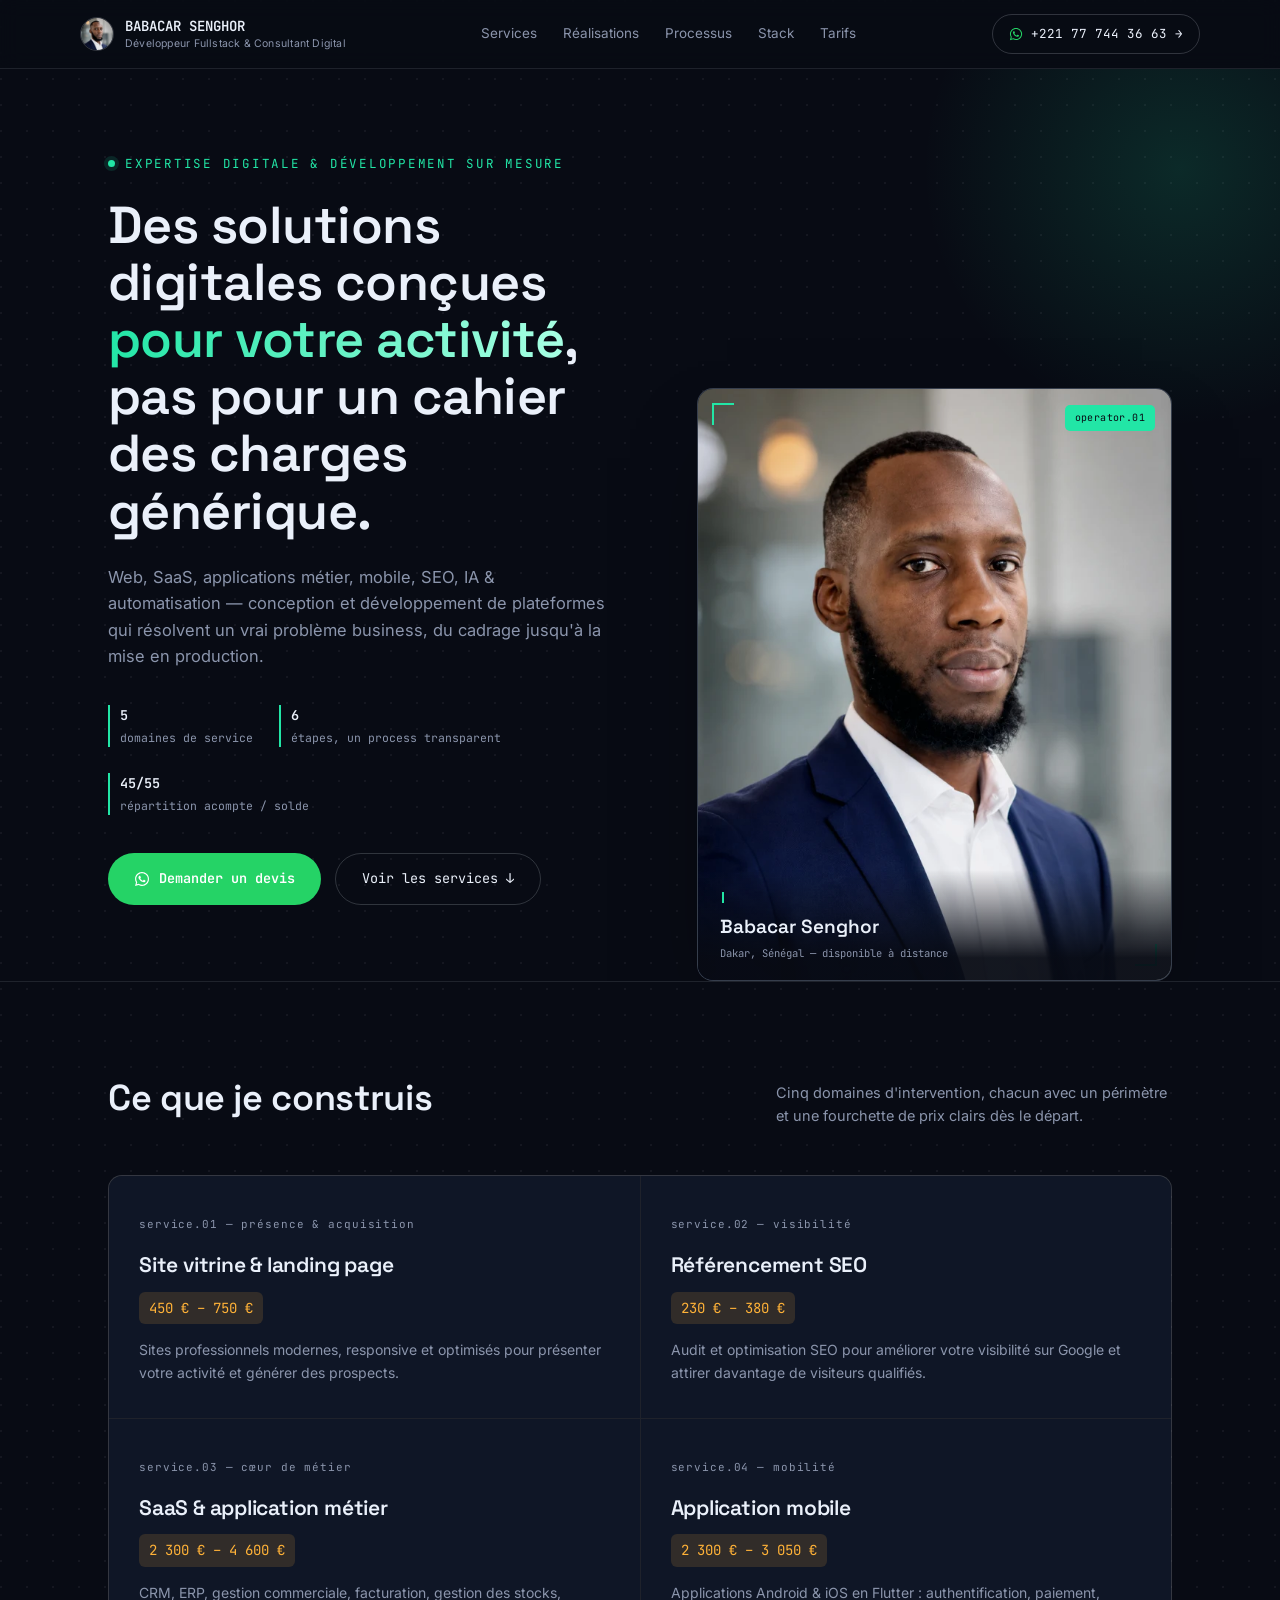
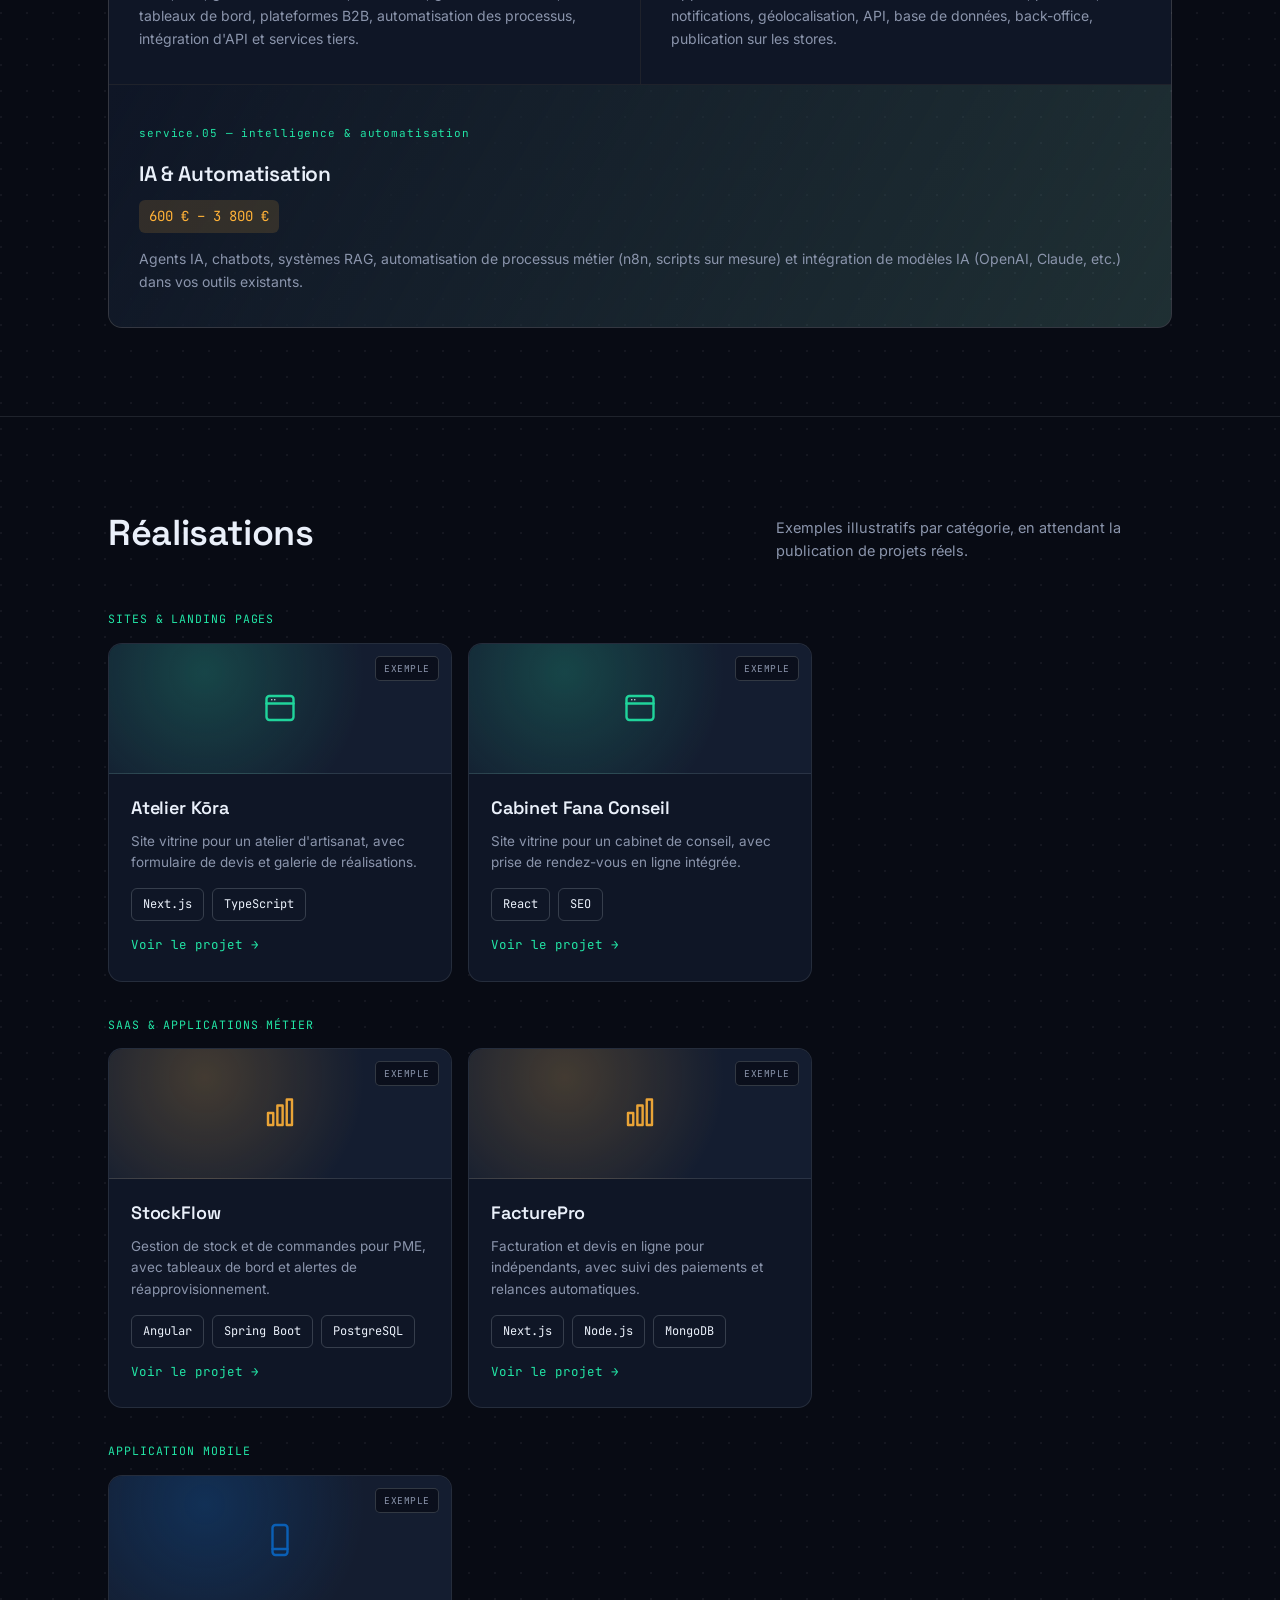
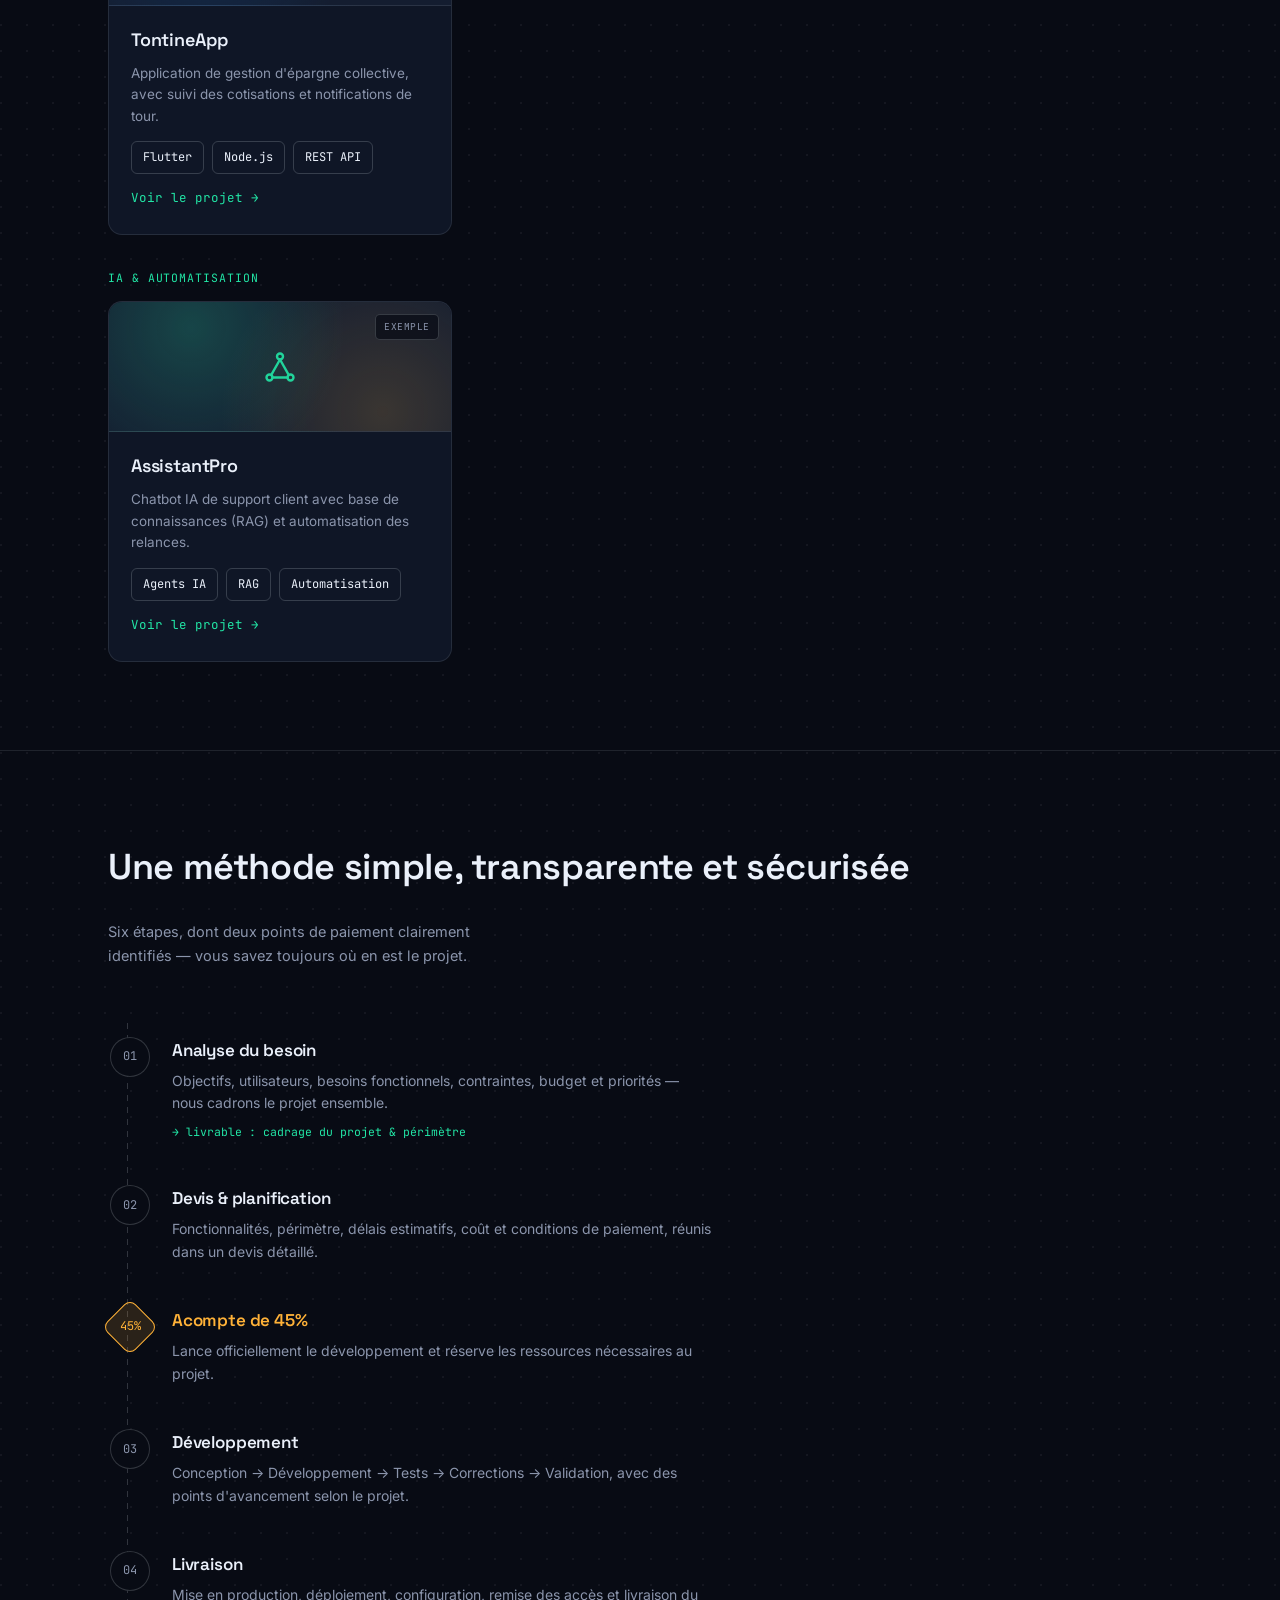
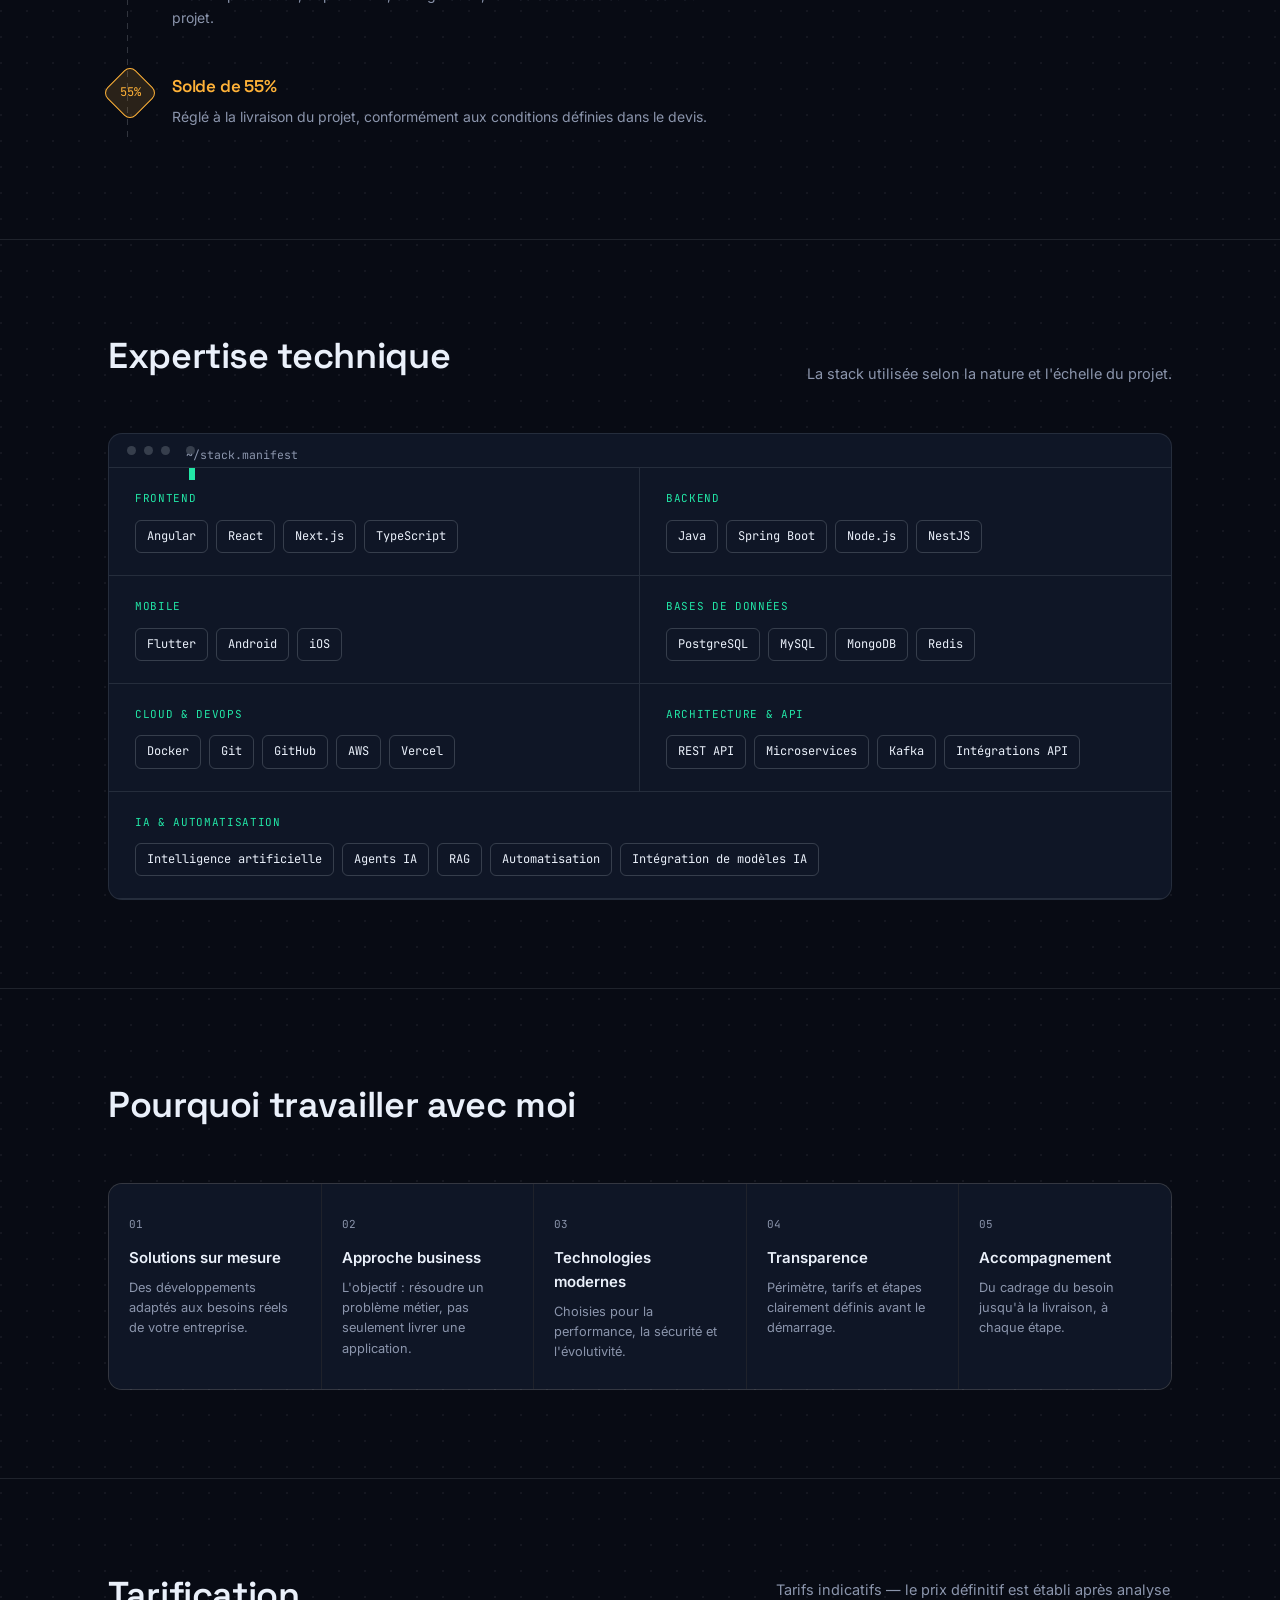
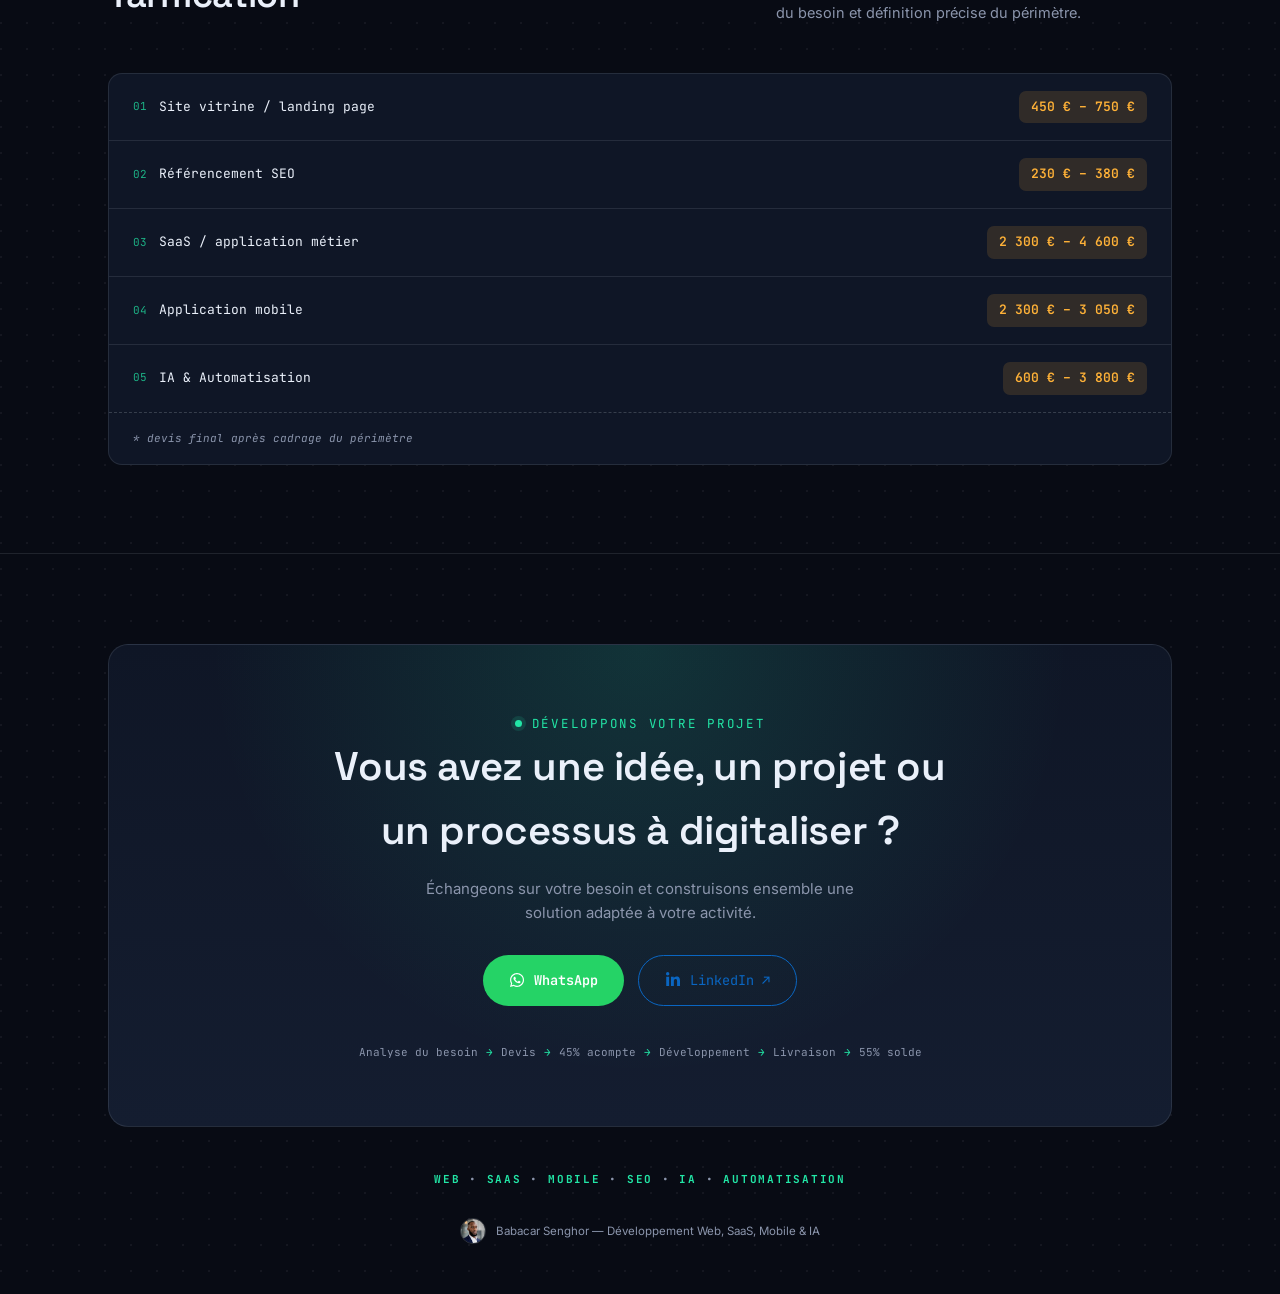
==== commit 0d52112e: "dev" ====
--- a/index.html
+++ b/index.html
@@ -4,6 +4,18 @@
 <meta charset="UTF-8">
 <meta name="viewport" content="width=device-width, initial-scale=1.0">
 <title>Babacar Senghor — Expertise Digitale & Développement sur mesure</title>
+<meta name="description" content="Développeur fullstack freelance basé à Dakar : sites web, SaaS, applications mobiles, IA &amp; automatisation. Tarifs transparents, méthode claire, disponible à distance.">
+<meta name="author" content="Babacar Senghor">
+<meta name="theme-color" content="#080b14">
+<meta property="og:type" content="website">
+<meta property="og:site_name" content="Babacar Senghor">
+<meta property="og:locale" content="fr_FR">
+<meta property="og:title" content="Babacar Senghor — Développeur Fullstack, SaaS, Mobile &amp; IA">
+<meta property="og:description" content="Sites web, SaaS, applications mobiles, IA &amp; automatisation. Tarifs transparents, méthode claire, disponible à distance depuis Dakar.">
+<meta name="twitter:card" content="summary">
+<meta name="twitter:title" content="Babacar Senghor — Développeur Fullstack, SaaS, Mobile &amp; IA">
+<meta name="twitter:description" content="Sites web, SaaS, applications mobiles, IA &amp; automatisation. Tarifs transparents, méthode claire, disponible à distance depuis Dakar.">
+<link rel="icon" type="image/svg+xml" href="[data-uri]">
 <link rel="preconnect" href="https://fonts.googleapis.com">
 <link rel="preconnect" href="https://fonts.gstatic.com" crossorigin>
 <link href="https://fonts.googleapis.com/css2?family=Space+Grotesk:wght@400;500;600;700&family=Inter:wght@400;500;600&family=JetBrains+Mono:wght@400;500;600&display=swap" rel="stylesheet">
@@ -278,6 +290,9 @@
   .services{display:grid;grid-template-columns:repeat(2,1fr);gap:1px;background:var(--line);border:1px solid var(--line);border-radius:14px;overflow:hidden;}
   .svc{background:var(--panel);padding:34px 30px;transition:background .25s ease, opacity .9s cubic-bezier(.16,.8,.4,1), transform .9s cubic-bezier(.16,.8,.4,1), filter .9s cubic-bezier(.16,.8,.4,1);}
   .svc:hover{background:var(--panel-alt);}
+  .svc.featured{grid-column:1 / -1;background:linear-gradient(120deg, var(--panel), rgba(34,230,166,.07));}
+  .svc.featured:hover{background:linear-gradient(120deg, var(--panel-alt), rgba(34,230,166,.1));}
+  .svc.featured .tag{color:var(--accent);}
   .svc .tag{font-family:var(--font-mono);font-size:11px;color:var(--muted);letter-spacing:.08em;}
   .svc h3{font-size:21px;margin:12px 0 10px;font-weight:600;}
   .svc .price{
@@ -288,6 +303,47 @@
   }
   .svc p.desc{color:var(--muted);font-size:14px;line-height:1.65;}
   @media (max-width:760px){.services{grid-template-columns:1fr;}}
+
+  /* ---------- REALISATIONS ---------- */
+  .work-group{margin-bottom:34px;}
+  .work-group:last-child{margin-bottom:0;}
+  .work-group-label{
+    font-family:var(--font-mono);font-size:11.5px;color:var(--accent);
+    letter-spacing:.08em;text-transform:uppercase;margin-bottom:14px;
+  }
+  .works{display:grid;grid-template-columns:repeat(auto-fill,minmax(260px,1fr));gap:16px;}
+  .work{
+    position:relative;background:var(--panel);border:1px solid var(--line);border-radius:14px;
+    overflow:hidden;
+    transition:background .25s ease, opacity .9s cubic-bezier(.16,.8,.4,1), transform .9s cubic-bezier(.16,.8,.4,1), filter .9s cubic-bezier(.16,.8,.4,1);
+  }
+  .work:hover{background:var(--panel-alt);}
+  .work-cover{
+    height:130px;display:flex;align-items:center;justify-content:center;
+    background:var(--panel-alt);border-bottom:1px solid var(--line);
+  }
+  .work-cover svg{width:36px;height:36px;fill:none;stroke:var(--accent);stroke-width:1.6;stroke-linecap:round;stroke-linejoin:round;opacity:.9;}
+  .work-cover.c-site{background:radial-gradient(circle at 28% 22%, rgba(34,230,166,.2), transparent 60%), var(--panel-alt);}
+  .work-cover.c-saas{background:radial-gradient(circle at 28% 22%, rgba(255,178,56,.2), transparent 60%), var(--panel-alt);}
+  .work-cover.c-saas svg{stroke:var(--amber);}
+  .work-cover.c-mobile{background:radial-gradient(circle at 28% 22%, rgba(10,102,194,.26), transparent 60%), var(--panel-alt);}
+  .work-cover.c-mobile svg{stroke:var(--linkedin);}
+  .work-cover.c-ia{background:radial-gradient(circle at 24% 20%, rgba(34,230,166,.2), transparent 55%), radial-gradient(circle at 80% 85%, rgba(255,178,56,.16), transparent 55%), var(--panel-alt);}
+  .work-demo{
+    position:absolute;top:12px;right:12px;z-index:1;
+    font-family:var(--font-mono);font-size:9.5px;letter-spacing:.06em;text-transform:uppercase;
+    color:var(--muted);background:rgba(8,11,20,.7);backdrop-filter:blur(4px);
+    padding:4px 8px;border-radius:5px;border:1px solid var(--line-strong);
+  }
+  .work-body{padding:20px 22px 24px;}
+  .work h3{font-size:18px;margin-bottom:8px;font-weight:600;}
+  .work p.desc{color:var(--muted);font-size:13.5px;line-height:1.6;margin-bottom:14px;}
+  .work-link{
+    display:inline-block;margin-top:14px;
+    font-family:var(--font-mono);font-size:12.5px;color:var(--accent);
+  }
+  .work-link:hover{color:#7dffce;}
+  @media (max-width:600px){.works{grid-template-columns:1fr;}}
 
   /* ---------- PROCESS ---------- */
   .pipeline{position:relative;padding-left:2px;}
@@ -448,6 +504,7 @@
     </div>
     <nav class="nav-links">
       <a href="#services">Services</a>
+      <a href="#realisations">Réalisations</a>
       <a href="#process">Processus</a>
       <a href="#stack">Stack</a>
       <a href="#tarifs">Tarifs</a>
@@ -464,7 +521,7 @@
       <h1 class="reveal">Des solutions digitales conçues <em>pour votre activité</em>, pas pour un cahier des charges générique.</h1>
       <p class="lead reveal">Web, SaaS, applications métier, mobile, SEO, IA &amp; automatisation — conception et développement de plateformes qui résolvent un vrai problème business, du cadrage jusqu'à la mise en production.</p>
       <div class="hero-meta reveal">
-        <div class="m"><b data-count="4">0</b>domaines de service</div>
+        <div class="m"><b data-count="5">0</b>domaines de service</div>
         <div class="m"><b data-count="6">0</b>étapes, un process transparent</div>
         <div class="m"><b>45/55</b>répartition acompte / solde</div>
       </div>
@@ -493,7 +550,7 @@
   <div class="wrap">
     <div class="sec-head">
       <h2>Ce que je construis</h2>
-      <p>Quatre domaines d'intervention, chacun avec un périmètre et une fourchette de prix clairs dès le départ.</p>
+      <p>Cinq domaines d'intervention, chacun avec un périmètre et une fourchette de prix clairs dès le départ.</p>
     </div>
     <div class="services">
       <div class="svc">
@@ -520,6 +577,105 @@
         <span class="price">2 300 € – 3 050 €</span>
         <p class="desc">Applications Android &amp; iOS en Flutter : authentification, paiement, notifications, géolocalisation, API, base de données, back-office, publication sur les stores.</p>
       </div>
+      <div class="svc featured">
+        <span class="tag">service.05 — intelligence &amp; automatisation</span>
+        <h3>IA &amp; Automatisation</h3>
+        <span class="price">600 € – 3 800 €</span>
+        <p class="desc">Agents IA, chatbots, systèmes RAG, automatisation de processus métier (n8n, scripts sur mesure) et intégration de modèles IA (OpenAI, Claude, etc.) dans vos outils existants.</p>
+      </div>
+    </div>
+  </div>
+</section>
+
+<section id="realisations">
+  <div class="wrap">
+    <div class="sec-head">
+      <h2>Réalisations</h2>
+      <p>Exemples illustratifs par catégorie, en attendant la publication de projets réels.</p>
+    </div>
+
+    <div class="work-group">
+      <div class="work-group-label">Sites &amp; landing pages</div>
+      <div class="works">
+        <div class="work">
+          <div class="work-cover c-site"><svg viewBox="0 0 24 24"><rect x="3" y="4" width="18" height="16" rx="2"></rect><line x1="3" y1="9" x2="21" y2="9"></line><circle cx="6.5" cy="6.5" r=".5" fill="currentColor" stroke="none"></circle><circle cx="8.5" cy="6.5" r=".5" fill="currentColor" stroke="none"></circle></svg></div>
+          <span class="work-demo">exemple</span>
+          <div class="work-body">
+            <h3>Atelier Kōra</h3>
+            <p class="desc">Site vitrine pour un atelier d'artisanat, avec formulaire de devis et galerie de réalisations.</p>
+            <div class="chips"><span class="chip">Next.js</span><span class="chip">TypeScript</span></div>
+            <a class="work-link" href="realisation-atelier-kora.html">Voir le projet →</a>
+          </div>
+        </div>
+        <div class="work">
+          <div class="work-cover c-site"><svg viewBox="0 0 24 24"><rect x="3" y="4" width="18" height="16" rx="2"></rect><line x1="3" y1="9" x2="21" y2="9"></line><circle cx="6.5" cy="6.5" r=".5" fill="currentColor" stroke="none"></circle><circle cx="8.5" cy="6.5" r=".5" fill="currentColor" stroke="none"></circle></svg></div>
+          <span class="work-demo">exemple</span>
+          <div class="work-body">
+            <h3>Cabinet Fana Conseil</h3>
+            <p class="desc">Site vitrine pour un cabinet de conseil, avec prise de rendez-vous en ligne intégrée.</p>
+            <div class="chips"><span class="chip">React</span><span class="chip">SEO</span></div>
+            <a class="work-link" href="realisation-cabinet-fana-conseil.html">Voir le projet →</a>
+          </div>
+        </div>
+      </div>
+    </div>
+
+    <div class="work-group">
+      <div class="work-group-label">SaaS &amp; applications métier</div>
+      <div class="works">
+        <div class="work">
+          <div class="work-cover c-saas"><svg viewBox="0 0 24 24"><rect x="4" y="12" width="3.5" height="8"></rect><rect x="10.25" y="7" width="3.5" height="13"></rect><rect x="16.5" y="3" width="3.5" height="17"></rect></svg></div>
+          <span class="work-demo">exemple</span>
+          <div class="work-body">
+            <h3>StockFlow</h3>
+            <p class="desc">Gestion de stock et de commandes pour PME, avec tableaux de bord et alertes de réapprovisionnement.</p>
+            <div class="chips"><span class="chip">Angular</span><span class="chip">Spring Boot</span><span class="chip">PostgreSQL</span></div>
+            <a class="work-link" href="realisation-stockflow.html">Voir le projet →</a>
+          </div>
+        </div>
+        <div class="work">
+          <div class="work-cover c-saas"><svg viewBox="0 0 24 24"><rect x="4" y="12" width="3.5" height="8"></rect><rect x="10.25" y="7" width="3.5" height="13"></rect><rect x="16.5" y="3" width="3.5" height="17"></rect></svg></div>
+          <span class="work-demo">exemple</span>
+          <div class="work-body">
+            <h3>FacturePro</h3>
+            <p class="desc">Facturation et devis en ligne pour indépendants, avec suivi des paiements et relances automatiques.</p>
+            <div class="chips"><span class="chip">Next.js</span><span class="chip">Node.js</span><span class="chip">MongoDB</span></div>
+            <a class="work-link" href="realisation-facturepro.html">Voir le projet →</a>
+          </div>
+        </div>
+      </div>
+    </div>
+
+    <div class="work-group">
+      <div class="work-group-label">Application mobile</div>
+      <div class="works">
+        <div class="work">
+          <div class="work-cover c-mobile"><svg viewBox="0 0 24 24"><rect x="7" y="2" width="10" height="20" rx="2"></rect><line x1="7" y1="18" x2="17" y2="18"></line></svg></div>
+          <span class="work-demo">exemple</span>
+          <div class="work-body">
+            <h3>TontineApp</h3>
+            <p class="desc">Application de gestion d'épargne collective, avec suivi des cotisations et notifications de tour.</p>
+            <div class="chips"><span class="chip">Flutter</span><span class="chip">Node.js</span><span class="chip">REST API</span></div>
+            <a class="work-link" href="realisation-tontineapp.html">Voir le projet →</a>
+          </div>
+        </div>
+      </div>
+    </div>
+
+    <div class="work-group">
+      <div class="work-group-label">IA &amp; automatisation</div>
+      <div class="works">
+        <div class="work">
+          <div class="work-cover c-ia"><svg viewBox="0 0 24 24"><circle cx="12" cy="5" r="2"></circle><circle cx="5" cy="19" r="2"></circle><circle cx="19" cy="19" r="2"></circle><line x1="12" y1="7" x2="6.2" y2="17.3"></line><line x1="12" y1="7" x2="17.8" y2="17.3"></line><line x1="7" y1="19" x2="17" y2="19"></line></svg></div>
+          <span class="work-demo">exemple</span>
+          <div class="work-body">
+            <h3>AssistantPro</h3>
+            <p class="desc">Chatbot IA de support client avec base de connaissances (RAG) et automatisation des relances.</p>
+            <div class="chips"><span class="chip">Agents IA</span><span class="chip">RAG</span><span class="chip">Automatisation</span></div>
+            <a class="work-link" href="realisation-assistantpro.html">Voir le projet →</a>
+          </div>
+        </div>
+      </div>
     </div>
   </div>
 </section>
@@ -653,6 +809,7 @@
       <div class="row"><span class="label"><b class="idx">02</b>Référencement SEO</span><span class="amt">230 € – 380 €</span></div>
       <div class="row"><span class="label"><b class="idx">03</b>SaaS / application métier</span><span class="amt">2 300 € – 4 600 €</span></div>
       <div class="row"><span class="label"><b class="idx">04</b>Application mobile</span><span class="amt">2 300 € – 3 050 €</span></div>
+      <div class="row"><span class="label"><b class="idx">05</b>IA &amp; Automatisation</span><span class="amt">600 € – 3 800 €</span></div>
       <div class="row note"><span>* devis final après cadrage du périmètre</span><span></span></div>
     </div>
   </div>
@@ -726,6 +883,7 @@
   // group reveals: cascade each item in a grid/list one after another
   [
     { selector:'.services > .svc', step:70 },
+    { selector:'.works > .work', step:70 },
     { selector:'.pipeline > .step', step:70 },
     { selector:'.why > .why-item', step:60 },
     { selector:'.invoice > .row:not(.note)', step:55 },
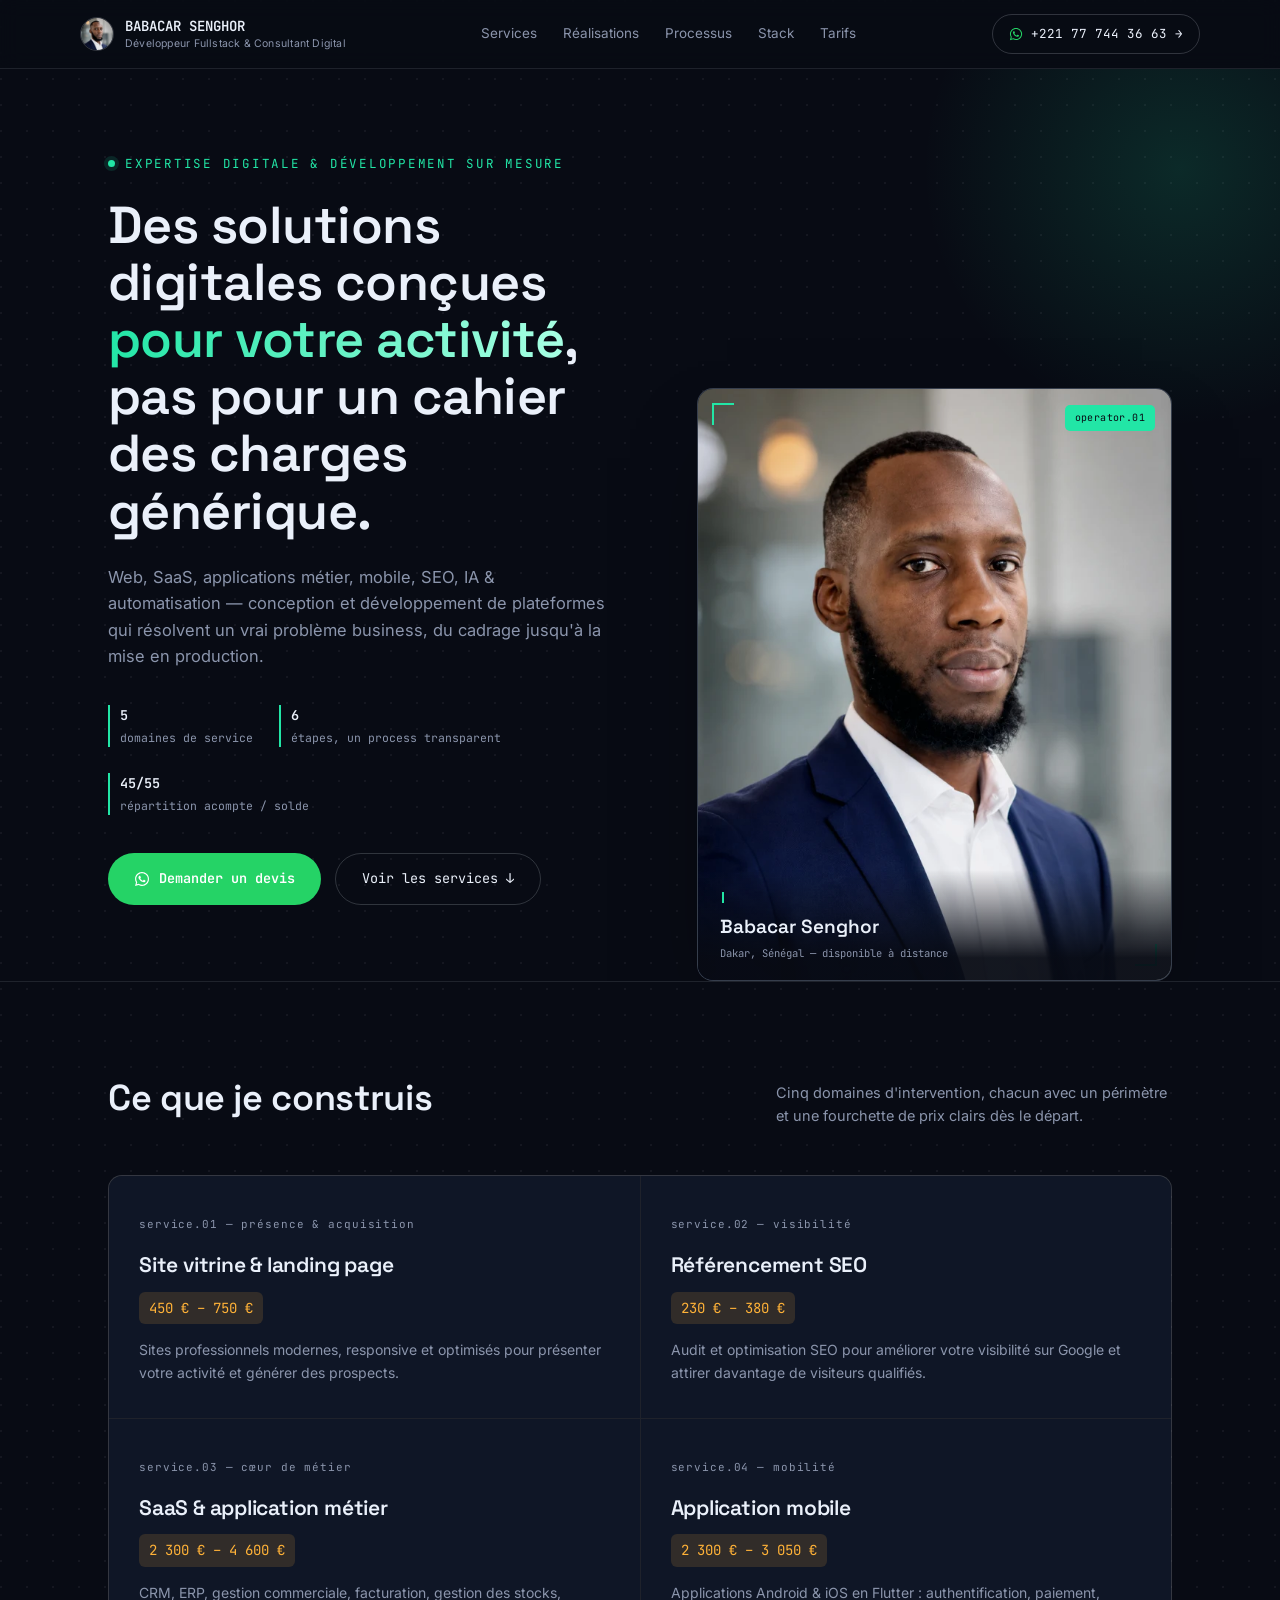
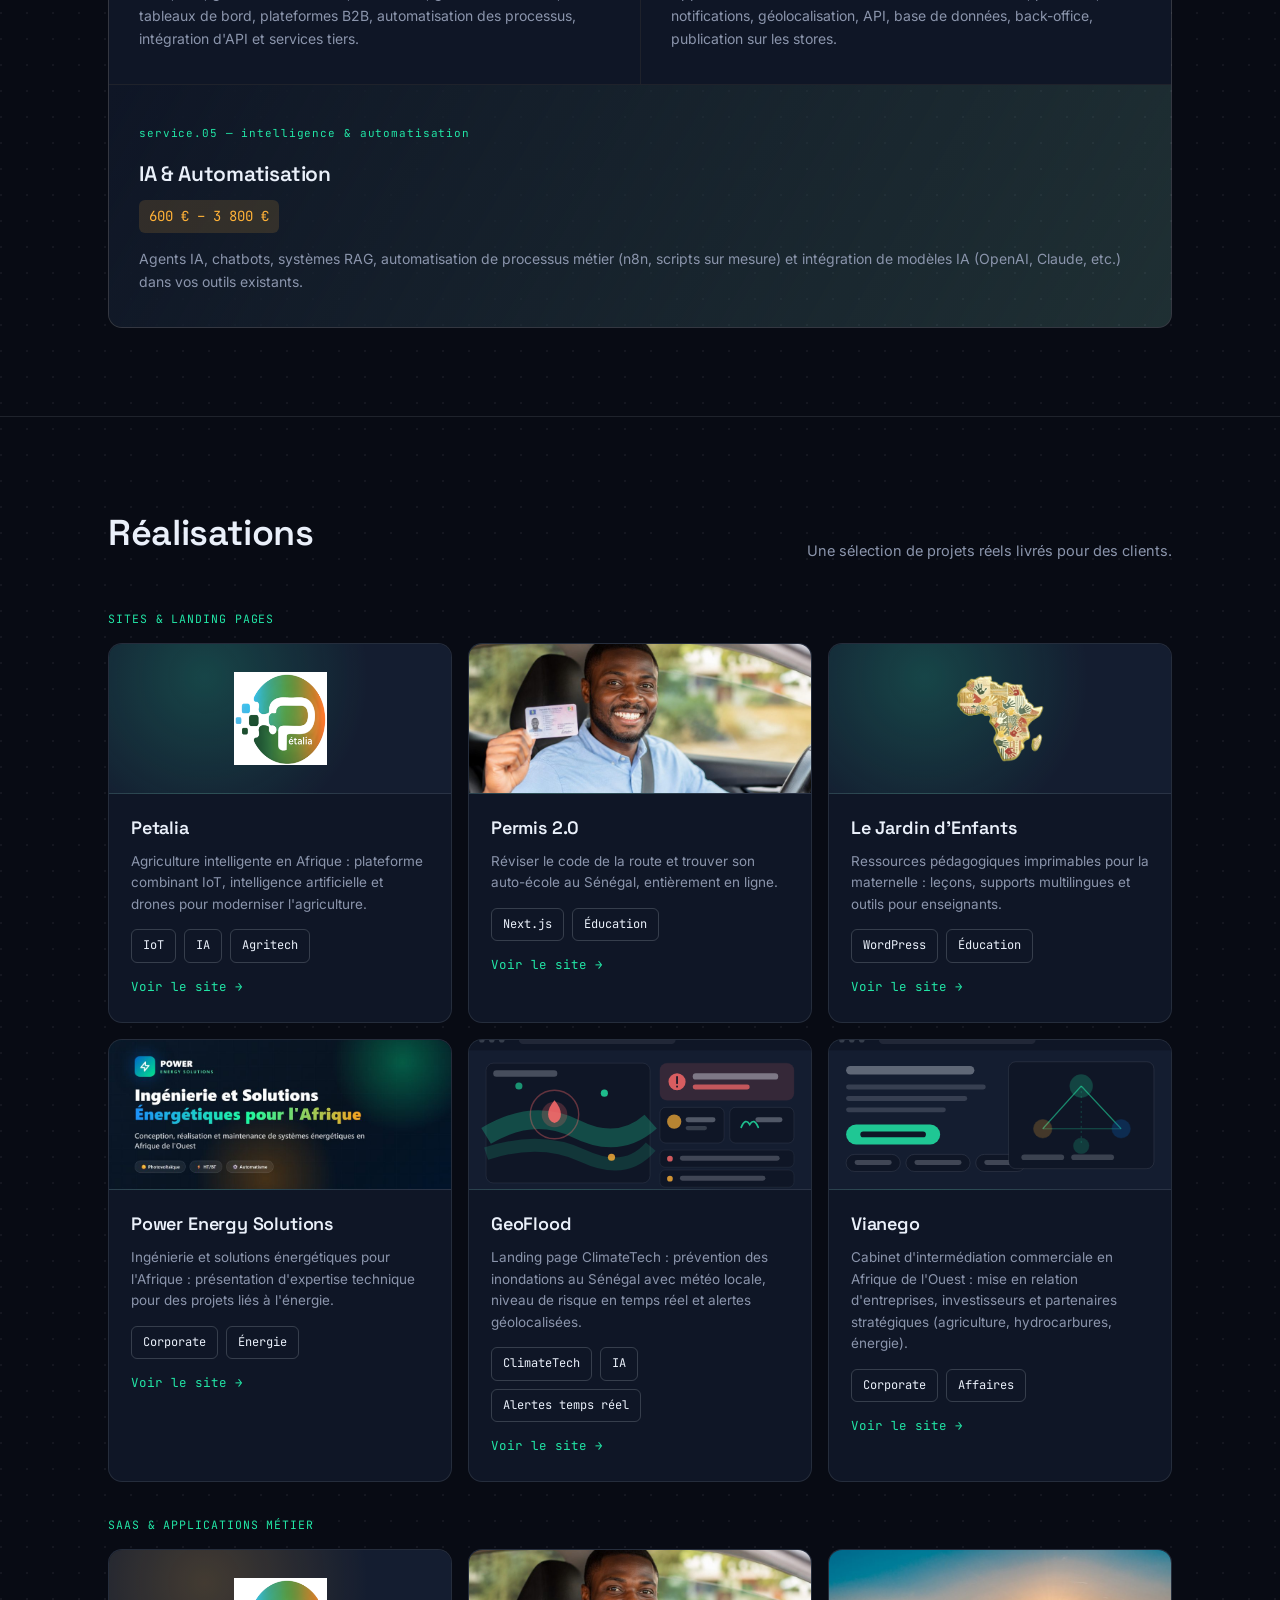
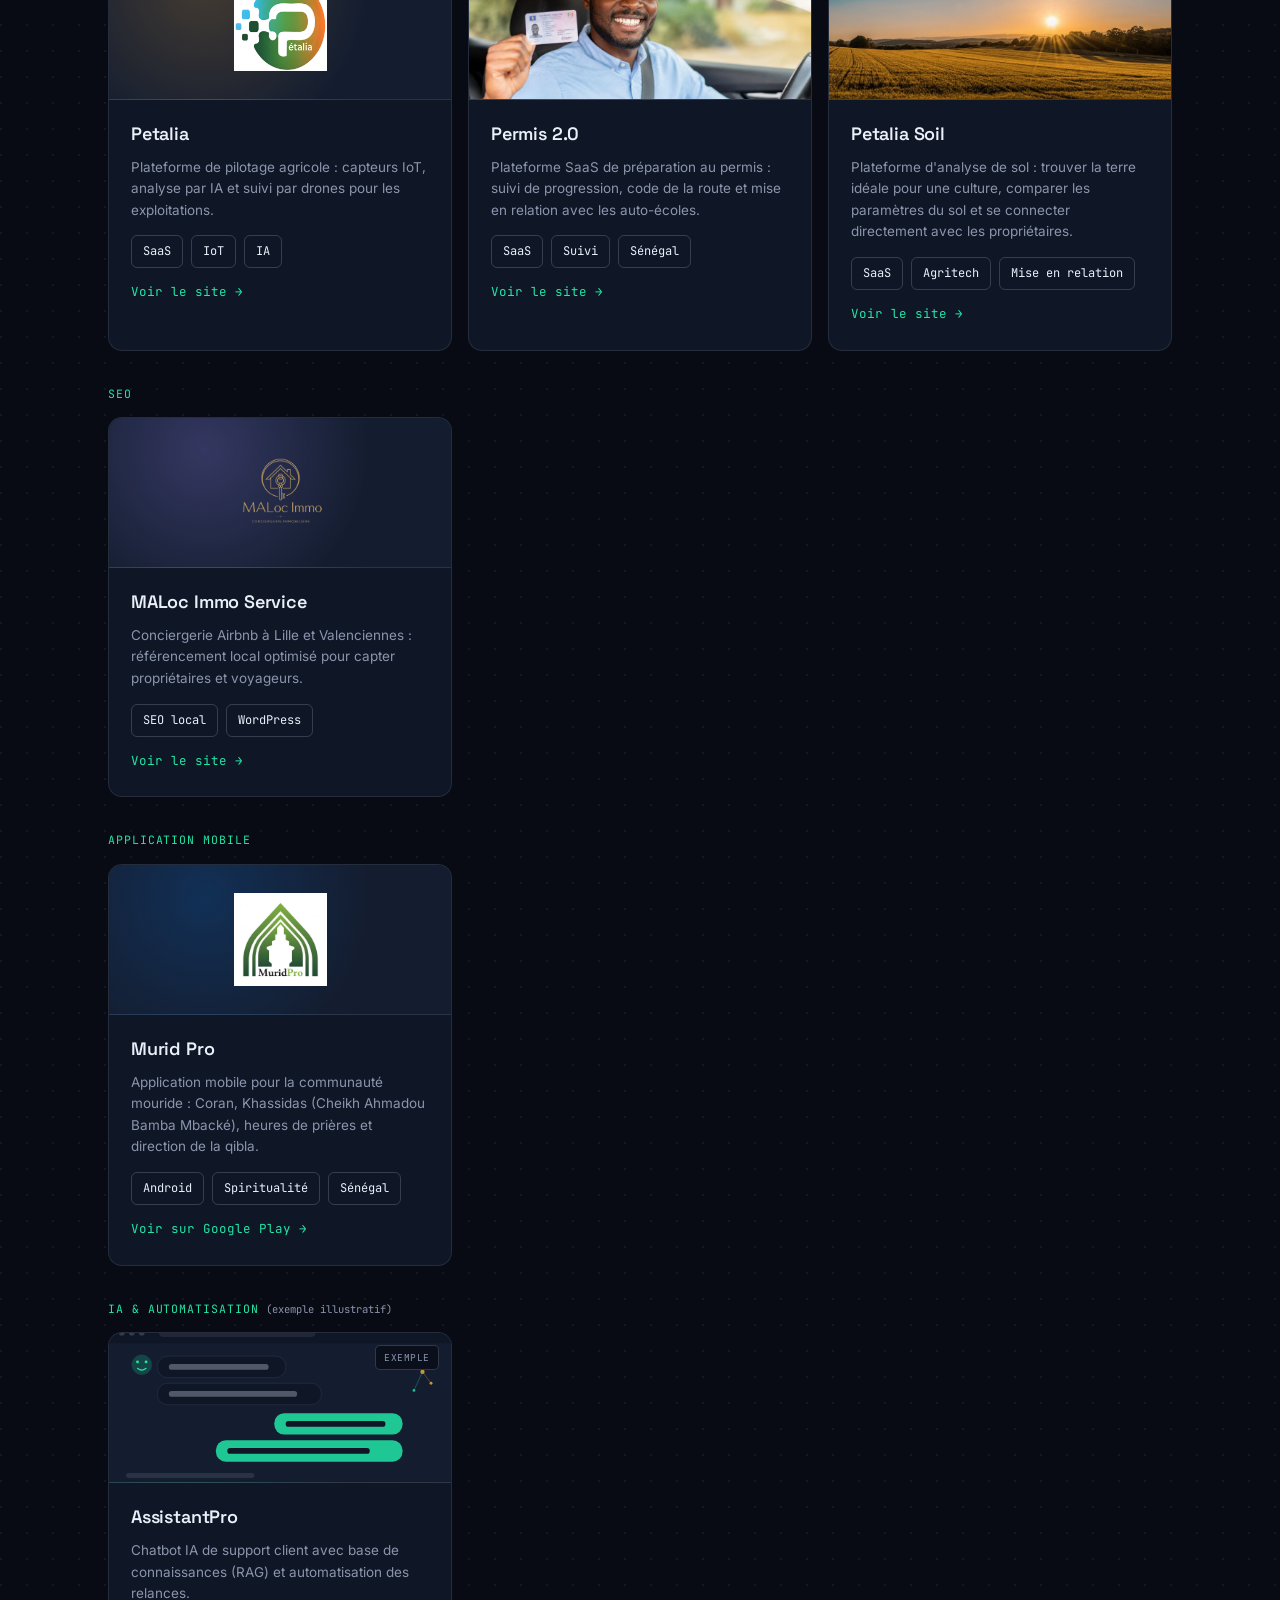
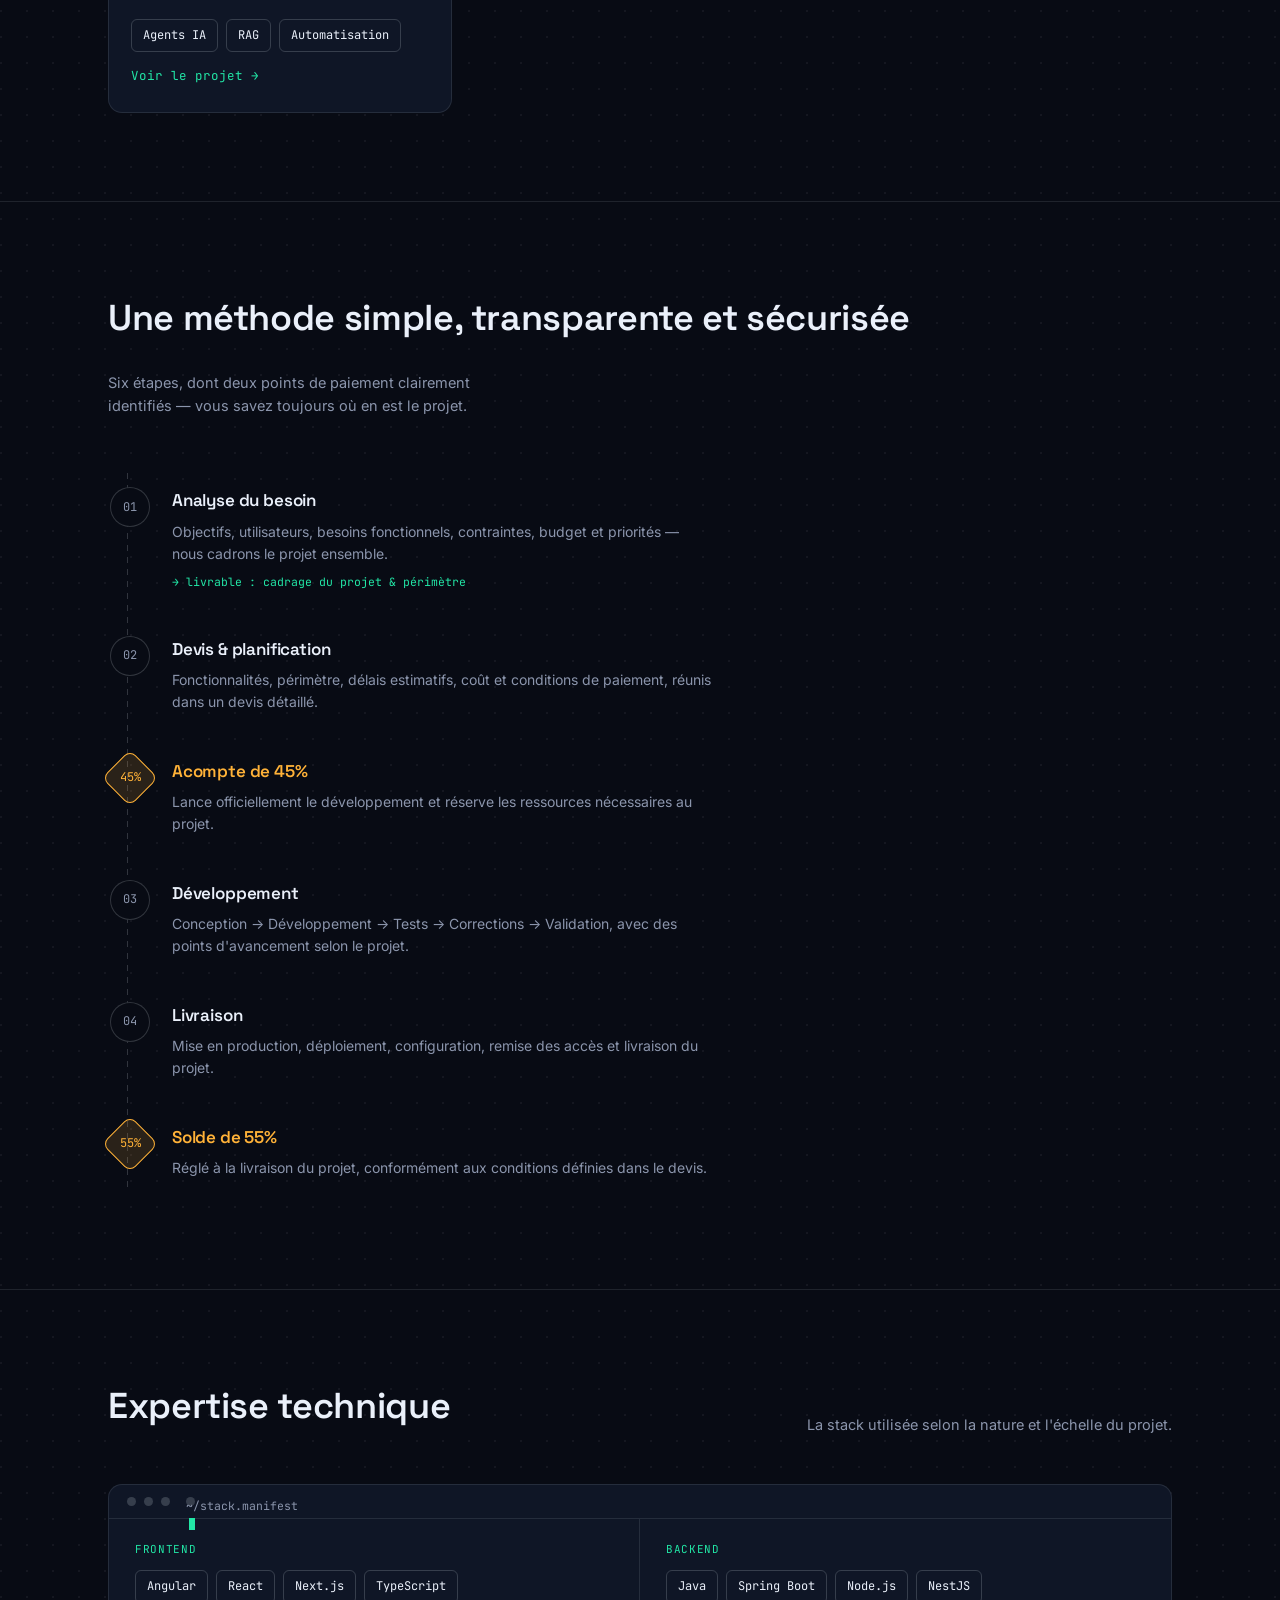
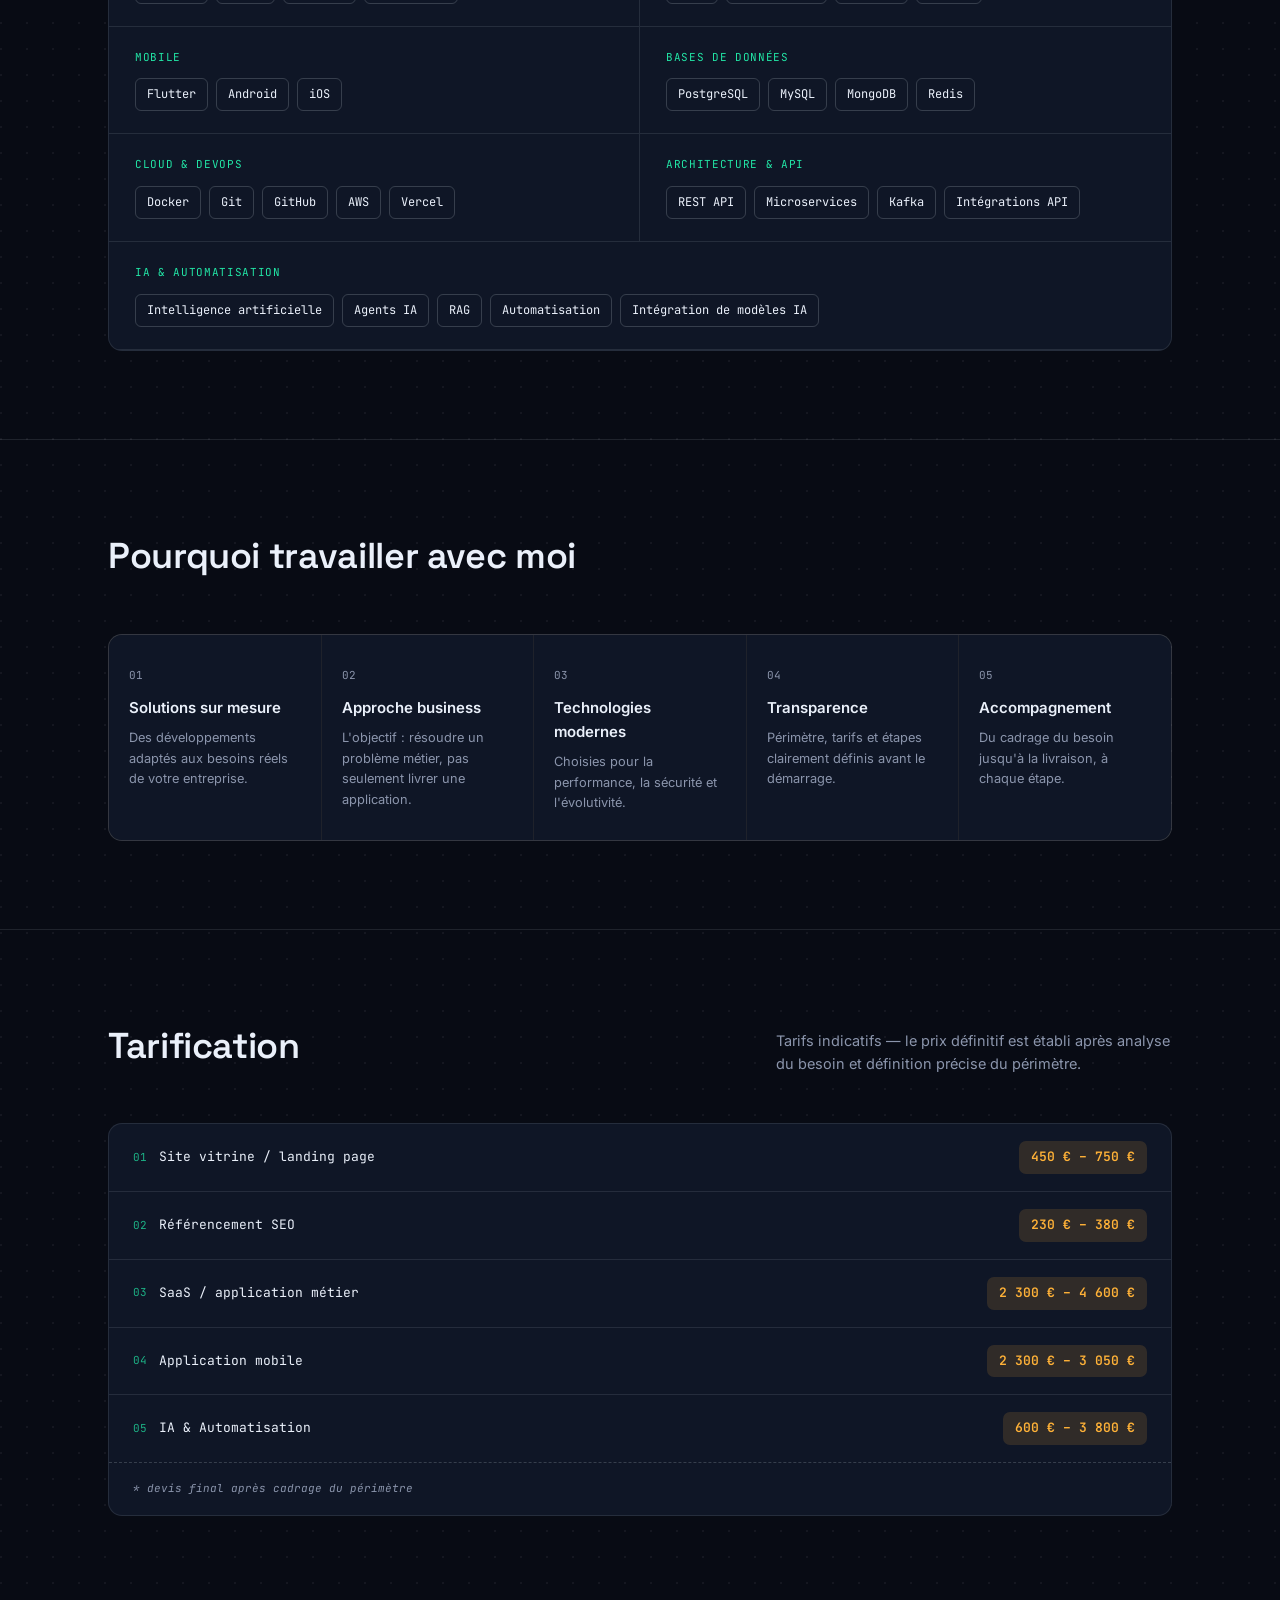
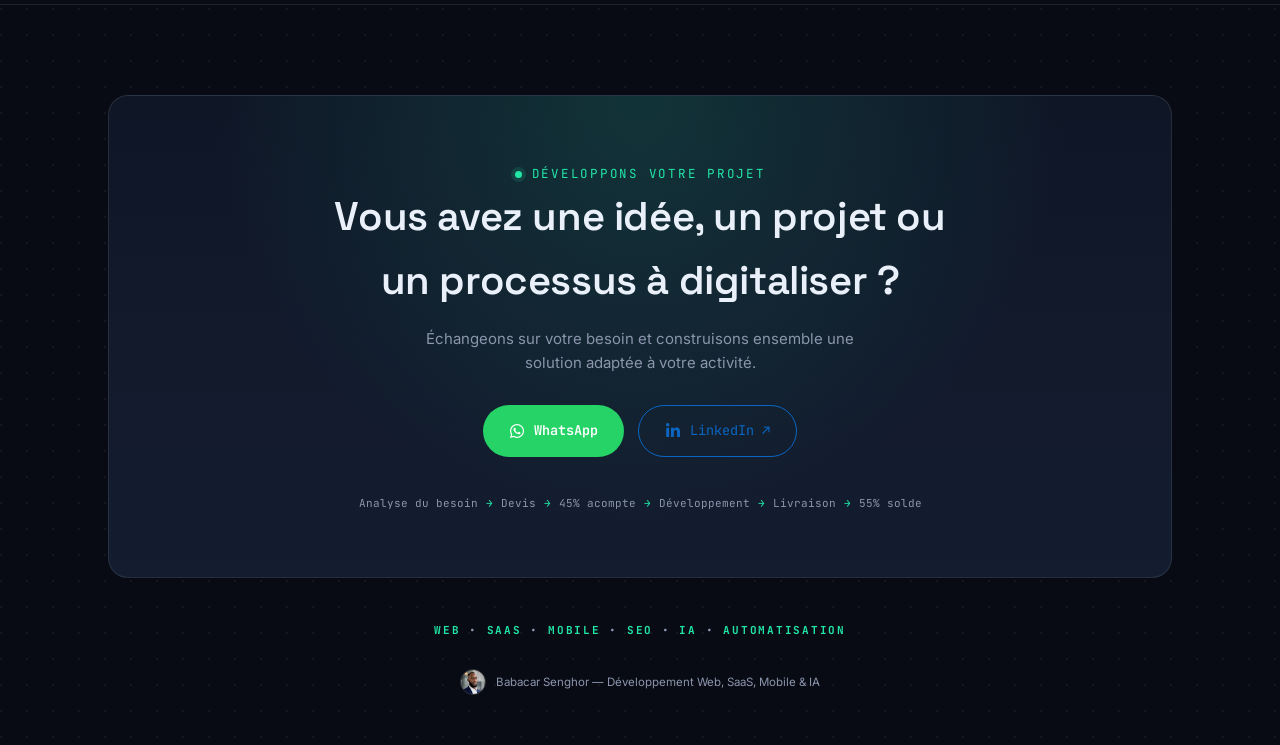
==== commit cd95f319: "Remplace les réalisations d'exemple par de vrais projets Section Réalisations réorganisée par catégo" ====
--- a/index.html
+++ b/index.html
@@ -36,6 +36,8 @@
     --whatsapp-dark:#1DA851;
     --linkedin:#0A66C2;
     --linkedin-dark:#084d94;
+    --violet:#9b8cff;
+    --violet-dim:rgba(155,140,255,.16);
     --font-display:'Space Grotesk',sans-serif;
     --font-body:'Inter',sans-serif;
     --font-mono:'JetBrains Mono',monospace;
@@ -319,16 +321,18 @@
   }
   .work:hover{background:var(--panel-alt);}
   .work-cover{
-    height:130px;display:flex;align-items:center;justify-content:center;
+    height:150px;display:flex;align-items:center;justify-content:center;
     background:var(--panel-alt);border-bottom:1px solid var(--line);
-  }
-  .work-cover svg{width:36px;height:36px;fill:none;stroke:var(--accent);stroke-width:1.6;stroke-linecap:round;stroke-linejoin:round;opacity:.9;}
+    overflow:hidden;
+  }
+  .work-cover img{width:100%;height:100%;object-fit:cover;display:block;}
+  .work-cover.logo img{object-fit:contain;padding:28px;}
   .work-cover.c-site{background:radial-gradient(circle at 28% 22%, rgba(34,230,166,.2), transparent 60%), var(--panel-alt);}
   .work-cover.c-saas{background:radial-gradient(circle at 28% 22%, rgba(255,178,56,.2), transparent 60%), var(--panel-alt);}
-  .work-cover.c-saas svg{stroke:var(--amber);}
   .work-cover.c-mobile{background:radial-gradient(circle at 28% 22%, rgba(10,102,194,.26), transparent 60%), var(--panel-alt);}
-  .work-cover.c-mobile svg{stroke:var(--linkedin);}
   .work-cover.c-ia{background:radial-gradient(circle at 24% 20%, rgba(34,230,166,.2), transparent 55%), radial-gradient(circle at 80% 85%, rgba(255,178,56,.16), transparent 55%), var(--panel-alt);}
+  .work-cover.c-seo{background:radial-gradient(circle at 28% 22%, rgba(155,140,255,.24), transparent 60%), var(--panel-alt);}
+  .work-group-note{font-size:10.5px;text-transform:none;letter-spacing:0;color:var(--muted);font-weight:400;}
   .work-demo{
     position:absolute;top:12px;right:12px;z-index:1;
     font-family:var(--font-mono);font-size:9.5px;letter-spacing:.06em;text-transform:uppercase;
@@ -591,30 +595,64 @@
   <div class="wrap">
     <div class="sec-head">
       <h2>Réalisations</h2>
-      <p>Exemples illustratifs par catégorie, en attendant la publication de projets réels.</p>
+      <p>Une sélection de projets réels livrés pour des clients.</p>
     </div>
 
     <div class="work-group">
       <div class="work-group-label">Sites &amp; landing pages</div>
       <div class="works">
         <div class="work">
-          <div class="work-cover c-site"><svg viewBox="0 0 24 24"><rect x="3" y="4" width="18" height="16" rx="2"></rect><line x1="3" y1="9" x2="21" y2="9"></line><circle cx="6.5" cy="6.5" r=".5" fill="currentColor" stroke="none"></circle><circle cx="8.5" cy="6.5" r=".5" fill="currentColor" stroke="none"></circle></svg></div>
-          <span class="work-demo">exemple</span>
-          <div class="work-body">
-            <h3>Atelier Kōra</h3>
-            <p class="desc">Site vitrine pour un atelier d'artisanat, avec formulaire de devis et galerie de réalisations.</p>
-            <div class="chips"><span class="chip">Next.js</span><span class="chip">TypeScript</span></div>
-            <a class="work-link" href="realisation-atelier-kora.html">Voir le projet →</a>
-          </div>
-        </div>
-        <div class="work">
-          <div class="work-cover c-site"><svg viewBox="0 0 24 24"><rect x="3" y="4" width="18" height="16" rx="2"></rect><line x1="3" y1="9" x2="21" y2="9"></line><circle cx="6.5" cy="6.5" r=".5" fill="currentColor" stroke="none"></circle><circle cx="8.5" cy="6.5" r=".5" fill="currentColor" stroke="none"></circle></svg></div>
-          <span class="work-demo">exemple</span>
-          <div class="work-body">
-            <h3>Cabinet Fana Conseil</h3>
-            <p class="desc">Site vitrine pour un cabinet de conseil, avec prise de rendez-vous en ligne intégrée.</p>
-            <div class="chips"><span class="chip">React</span><span class="chip">SEO</span></div>
-            <a class="work-link" href="realisation-cabinet-fana-conseil.html">Voir le projet →</a>
+          <div class="work-cover c-site logo"><img src="images/realisations/petalia-cover.png" alt="Aperçu du site Petalia" loading="lazy"></div>
+          <div class="work-body">
+            <h3>Petalia</h3>
+            <p class="desc">Agriculture intelligente en Afrique : plateforme combinant IoT, intelligence artificielle et drones pour moderniser l'agriculture.</p>
+            <div class="chips"><span class="chip">IoT</span><span class="chip">IA</span><span class="chip">Agritech</span></div>
+            <a class="work-link" href="https://www.petalia.sn/" target="_blank" rel="noopener">Voir le site →</a>
+          </div>
+        </div>
+        <div class="work">
+          <div class="work-cover c-site"><img src="images/realisations/permis2-cover.jpg" alt="Aperçu du site Permis 2.0" loading="lazy"></div>
+          <div class="work-body">
+            <h3>Permis 2.0</h3>
+            <p class="desc">Réviser le code de la route et trouver son auto-école au Sénégal, entièrement en ligne.</p>
+            <div class="chips"><span class="chip">Next.js</span><span class="chip">Éducation</span></div>
+            <a class="work-link" href="https://www.permis2.com/" target="_blank" rel="noopener">Voir le site →</a>
+          </div>
+        </div>
+        <div class="work">
+          <div class="work-cover c-site logo"><img src="images/realisations/jardin-enfants-cover.png" alt="Aperçu du site Le Jardin d'Enfants" loading="lazy"></div>
+          <div class="work-body">
+            <h3>Le Jardin d'Enfants</h3>
+            <p class="desc">Ressources pédagogiques imprimables pour la maternelle : leçons, supports multilingues et outils pour enseignants.</p>
+            <div class="chips"><span class="chip">WordPress</span><span class="chip">Éducation</span></div>
+            <a class="work-link" href="https://lejardindenfants.com/" target="_blank" rel="noopener">Voir le site →</a>
+          </div>
+        </div>
+        <div class="work">
+          <div class="work-cover c-site"><img src="images/realisations/power-energy-cover.jpg" alt="Aperçu du site Power Energy Solutions" loading="lazy"></div>
+          <div class="work-body">
+            <h3>Power Energy Solutions</h3>
+            <p class="desc">Ingénierie et solutions énergétiques pour l'Afrique : présentation d'expertise technique pour des projets liés à l'énergie.</p>
+            <div class="chips"><span class="chip">Corporate</span><span class="chip">Énergie</span></div>
+            <a class="work-link" href="https://www.powerenergysolutions.sn/" target="_blank" rel="noopener">Voir le site →</a>
+          </div>
+        </div>
+        <div class="work">
+          <div class="work-cover c-site"><img src="images/realisations/geoflood-cover.svg" alt="Aperçu de la landing page GeoFlood" loading="lazy"></div>
+          <div class="work-body">
+            <h3>GeoFlood</h3>
+            <p class="desc">Landing page ClimateTech : prévention des inondations au Sénégal avec météo locale, niveau de risque en temps réel et alertes géolocalisées.</p>
+            <div class="chips"><span class="chip">ClimateTech</span><span class="chip">IA</span><span class="chip">Alertes temps réel</span></div>
+            <a class="work-link" href="https://geoflood-landing.vercel.app/" target="_blank" rel="noopener">Voir le site →</a>
+          </div>
+        </div>
+        <div class="work">
+          <div class="work-cover c-site"><img src="images/realisations/vianego-cover.svg" alt="Aperçu du site Vianego" loading="lazy"></div>
+          <div class="work-body">
+            <h3>Vianego</h3>
+            <p class="desc">Cabinet d'intermédiation commerciale en Afrique de l'Ouest : mise en relation d'entreprises, investisseurs et partenaires stratégiques (agriculture, hydrocarbures, énergie).</p>
+            <div class="chips"><span class="chip">Corporate</span><span class="chip">Affaires</span></div>
+            <a class="work-link" href="https://vianego.vercel.app/" target="_blank" rel="noopener">Voir le site →</a>
           </div>
         </div>
       </div>
@@ -624,23 +662,45 @@
       <div class="work-group-label">SaaS &amp; applications métier</div>
       <div class="works">
         <div class="work">
-          <div class="work-cover c-saas"><svg viewBox="0 0 24 24"><rect x="4" y="12" width="3.5" height="8"></rect><rect x="10.25" y="7" width="3.5" height="13"></rect><rect x="16.5" y="3" width="3.5" height="17"></rect></svg></div>
-          <span class="work-demo">exemple</span>
-          <div class="work-body">
-            <h3>StockFlow</h3>
-            <p class="desc">Gestion de stock et de commandes pour PME, avec tableaux de bord et alertes de réapprovisionnement.</p>
-            <div class="chips"><span class="chip">Angular</span><span class="chip">Spring Boot</span><span class="chip">PostgreSQL</span></div>
-            <a class="work-link" href="realisation-stockflow.html">Voir le projet →</a>
-          </div>
-        </div>
-        <div class="work">
-          <div class="work-cover c-saas"><svg viewBox="0 0 24 24"><rect x="4" y="12" width="3.5" height="8"></rect><rect x="10.25" y="7" width="3.5" height="13"></rect><rect x="16.5" y="3" width="3.5" height="17"></rect></svg></div>
-          <span class="work-demo">exemple</span>
-          <div class="work-body">
-            <h3>FacturePro</h3>
-            <p class="desc">Facturation et devis en ligne pour indépendants, avec suivi des paiements et relances automatiques.</p>
-            <div class="chips"><span class="chip">Next.js</span><span class="chip">Node.js</span><span class="chip">MongoDB</span></div>
-            <a class="work-link" href="realisation-facturepro.html">Voir le projet →</a>
+          <div class="work-cover c-saas logo"><img src="images/realisations/petalia-cover.png" alt="Aperçu de la plateforme Petalia" loading="lazy"></div>
+          <div class="work-body">
+            <h3>Petalia</h3>
+            <p class="desc">Plateforme de pilotage agricole : capteurs IoT, analyse par IA et suivi par drones pour les exploitations.</p>
+            <div class="chips"><span class="chip">SaaS</span><span class="chip">IoT</span><span class="chip">IA</span></div>
+            <a class="work-link" href="https://www.petalia.sn/" target="_blank" rel="noopener">Voir le site →</a>
+          </div>
+        </div>
+        <div class="work">
+          <div class="work-cover c-saas"><img src="images/realisations/permis2-cover.jpg" alt="Aperçu de la plateforme Permis 2.0" loading="lazy"></div>
+          <div class="work-body">
+            <h3>Permis 2.0</h3>
+            <p class="desc">Plateforme SaaS de préparation au permis : suivi de progression, code de la route et mise en relation avec les auto-écoles.</p>
+            <div class="chips"><span class="chip">SaaS</span><span class="chip">Suivi</span><span class="chip">Sénégal</span></div>
+            <a class="work-link" href="https://www.permis2.com/" target="_blank" rel="noopener">Voir le site →</a>
+          </div>
+        </div>
+        <div class="work">
+          <div class="work-cover c-saas"><img src="images/realisations/petalia-soil-cover.jpg" alt="Aperçu de la plateforme Petalia Soil" loading="lazy"></div>
+          <div class="work-body">
+            <h3>Petalia Soil</h3>
+            <p class="desc">Plateforme d'analyse de sol : trouver la terre idéale pour une culture, comparer les paramètres du sol et se connecter directement avec les propriétaires.</p>
+            <div class="chips"><span class="chip">SaaS</span><span class="chip">Agritech</span><span class="chip">Mise en relation</span></div>
+            <a class="work-link" href="https://petalia-soil.vercel.app/" target="_blank" rel="noopener">Voir le site →</a>
+          </div>
+        </div>
+      </div>
+    </div>
+
+    <div class="work-group">
+      <div class="work-group-label">SEO</div>
+      <div class="works">
+        <div class="work">
+          <div class="work-cover c-seo logo"><img src="images/realisations/maloc-immo-cover.png" alt="Aperçu du site MALoc Immo Service" loading="lazy"></div>
+          <div class="work-body">
+            <h3>MALoc Immo Service</h3>
+            <p class="desc">Conciergerie Airbnb à Lille et Valenciennes : référencement local optimisé pour capter propriétaires et voyageurs.</p>
+            <div class="chips"><span class="chip">SEO local</span><span class="chip">WordPress</span></div>
+            <a class="work-link" href="https://maloc-immo-service.com/" target="_blank" rel="noopener">Voir le site →</a>
           </div>
         </div>
       </div>
@@ -650,23 +710,22 @@
       <div class="work-group-label">Application mobile</div>
       <div class="works">
         <div class="work">
-          <div class="work-cover c-mobile"><svg viewBox="0 0 24 24"><rect x="7" y="2" width="10" height="20" rx="2"></rect><line x1="7" y1="18" x2="17" y2="18"></line></svg></div>
-          <span class="work-demo">exemple</span>
-          <div class="work-body">
-            <h3>TontineApp</h3>
-            <p class="desc">Application de gestion d'épargne collective, avec suivi des cotisations et notifications de tour.</p>
-            <div class="chips"><span class="chip">Flutter</span><span class="chip">Node.js</span><span class="chip">REST API</span></div>
-            <a class="work-link" href="realisation-tontineapp.html">Voir le projet →</a>
+          <div class="work-cover c-mobile logo"><img src="images/realisations/muridpro-cover.png" alt="Icône de l'application Murid Pro" loading="lazy"></div>
+          <div class="work-body">
+            <h3>Murid Pro</h3>
+            <p class="desc">Application mobile pour la communauté mouride : Coran, Khassidas (Cheikh Ahmadou Bamba Mbacké), heures de prières et direction de la qibla.</p>
+            <div class="chips"><span class="chip">Android</span><span class="chip">Spiritualité</span><span class="chip">Sénégal</span></div>
+            <a class="work-link" href="https://play.google.com/store/apps/details?id=com.khassida.muridpro" target="_blank" rel="noopener">Voir sur Google Play →</a>
           </div>
         </div>
       </div>
     </div>
 
     <div class="work-group">
-      <div class="work-group-label">IA &amp; automatisation</div>
+      <div class="work-group-label">IA &amp; automatisation <span class="work-group-note">(exemple illustratif)</span></div>
       <div class="works">
         <div class="work">
-          <div class="work-cover c-ia"><svg viewBox="0 0 24 24"><circle cx="12" cy="5" r="2"></circle><circle cx="5" cy="19" r="2"></circle><circle cx="19" cy="19" r="2"></circle><line x1="12" y1="7" x2="6.2" y2="17.3"></line><line x1="12" y1="7" x2="17.8" y2="17.3"></line><line x1="7" y1="19" x2="17" y2="19"></line></svg></div>
+          <div class="work-cover c-ia"><img src="images/realisations/assistantpro.svg" alt="Aperçu du chatbot AssistantPro" loading="lazy"></div>
           <span class="work-demo">exemple</span>
           <div class="work-body">
             <h3>AssistantPro</h3>
